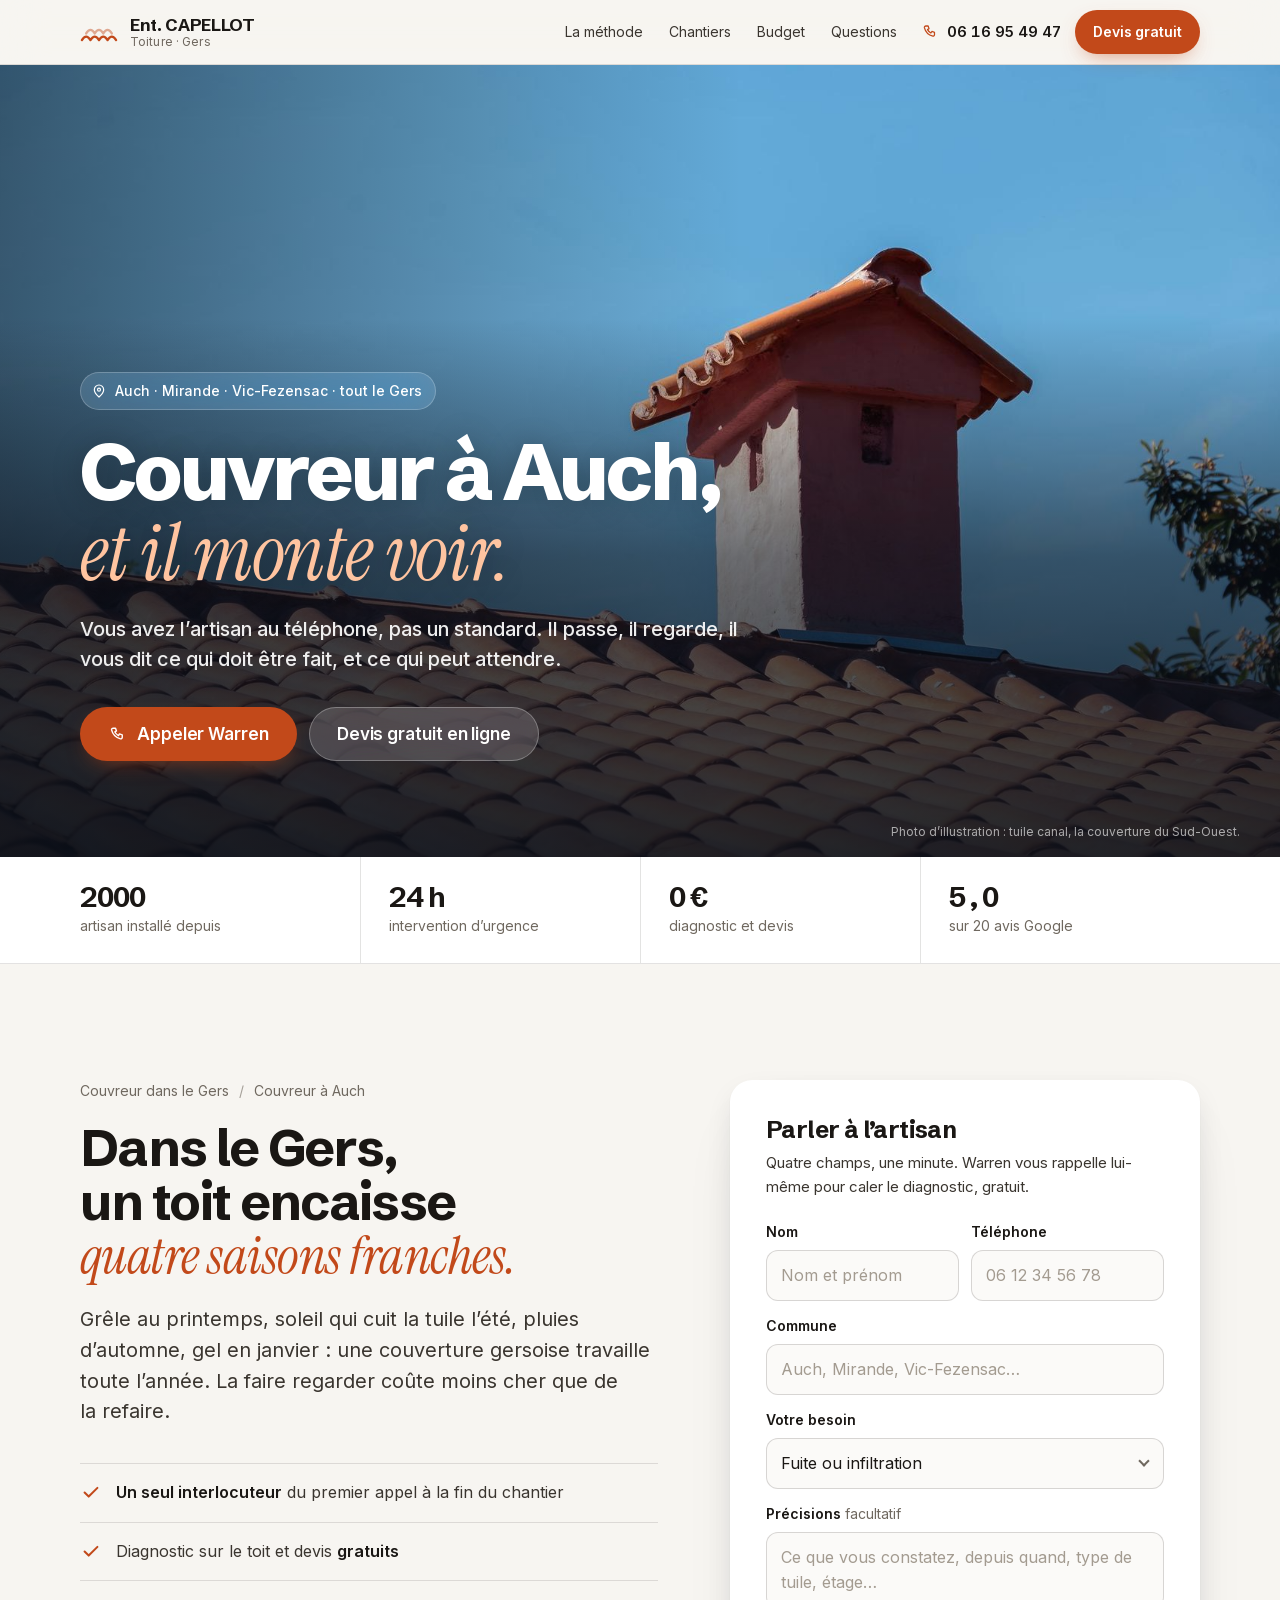
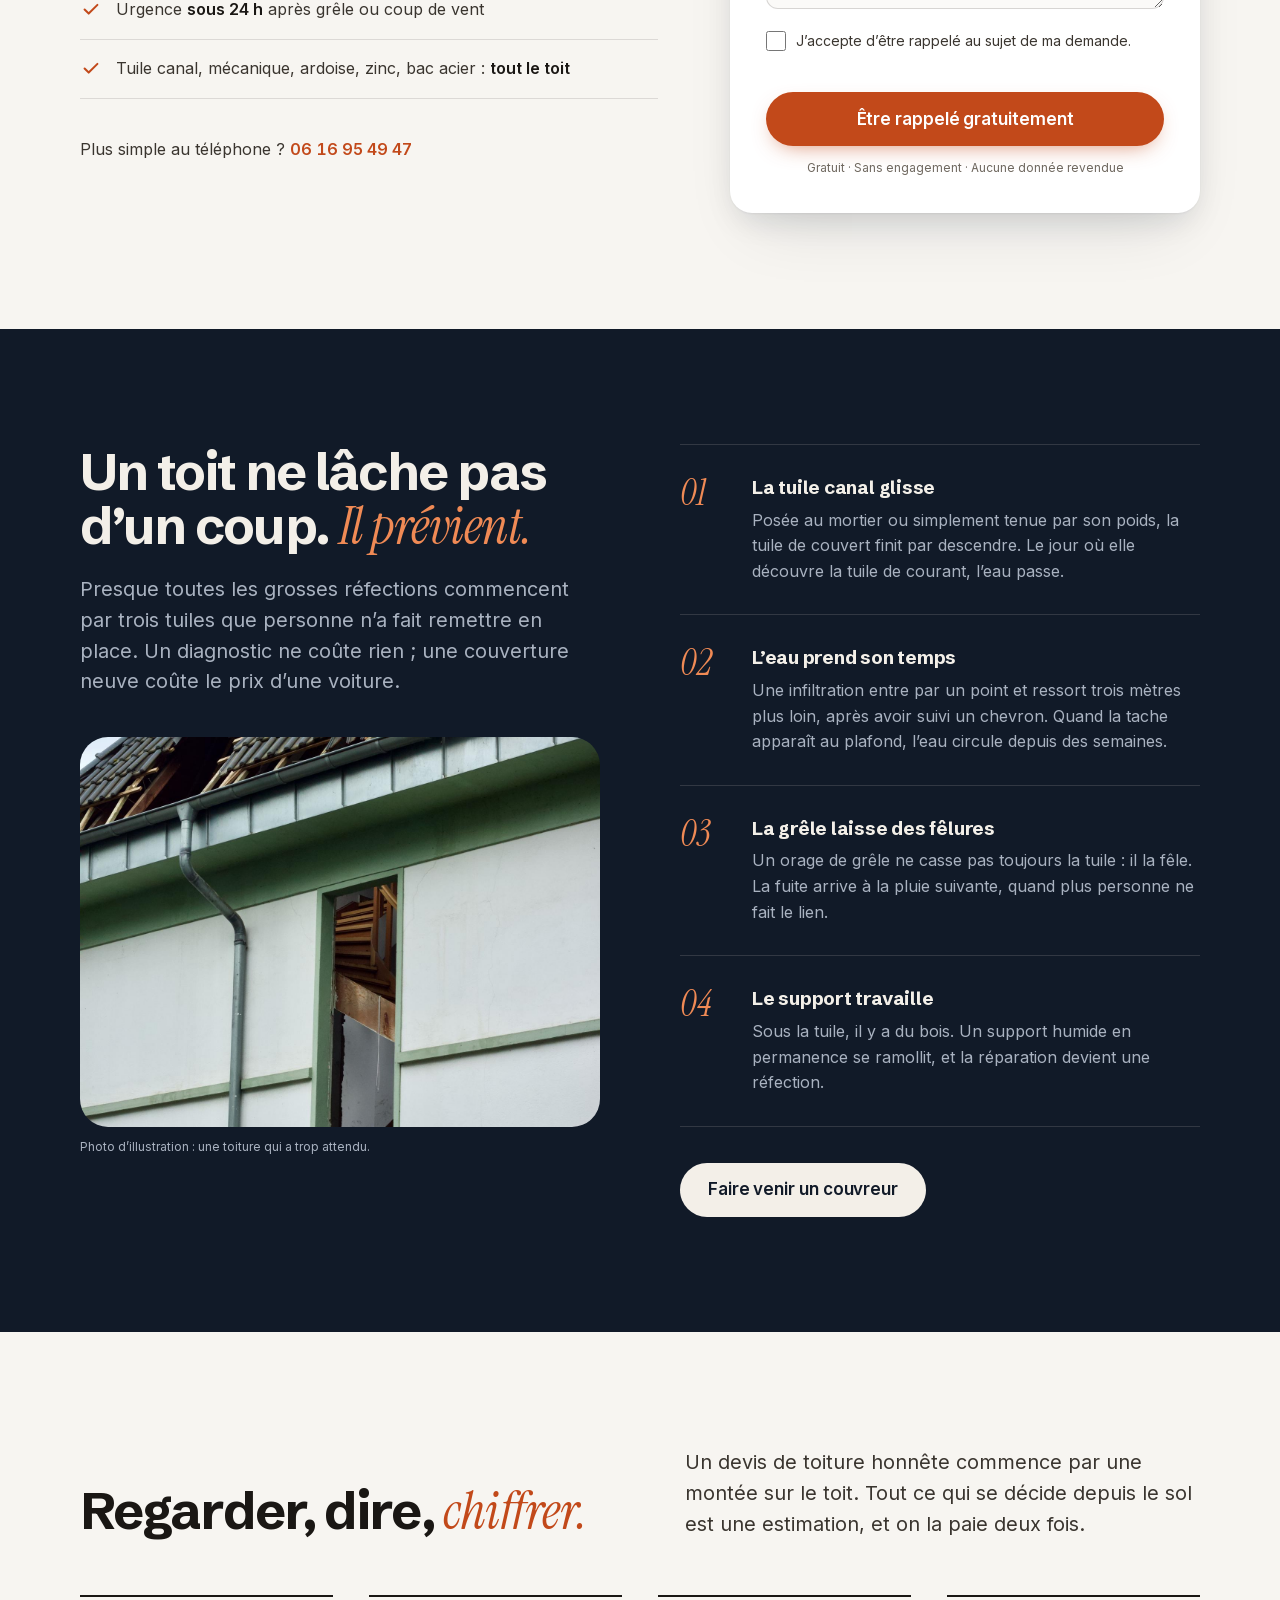
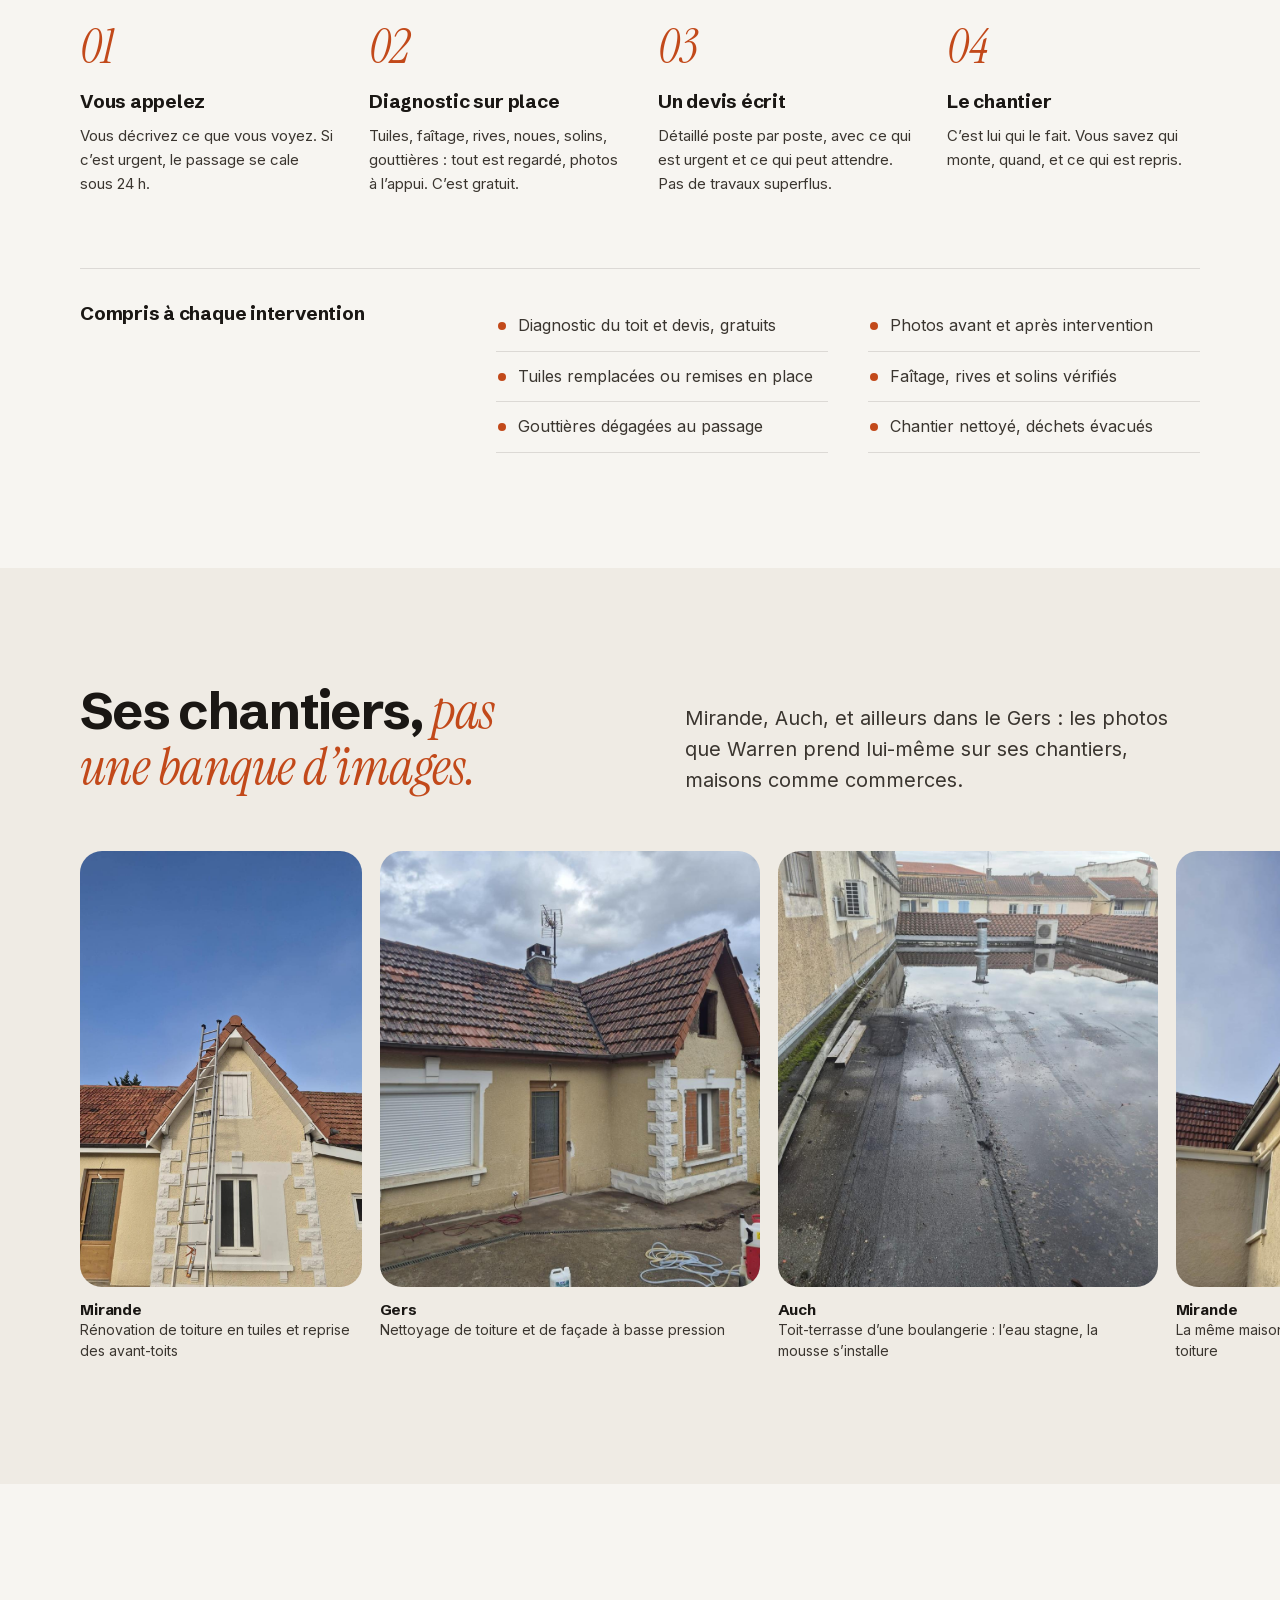
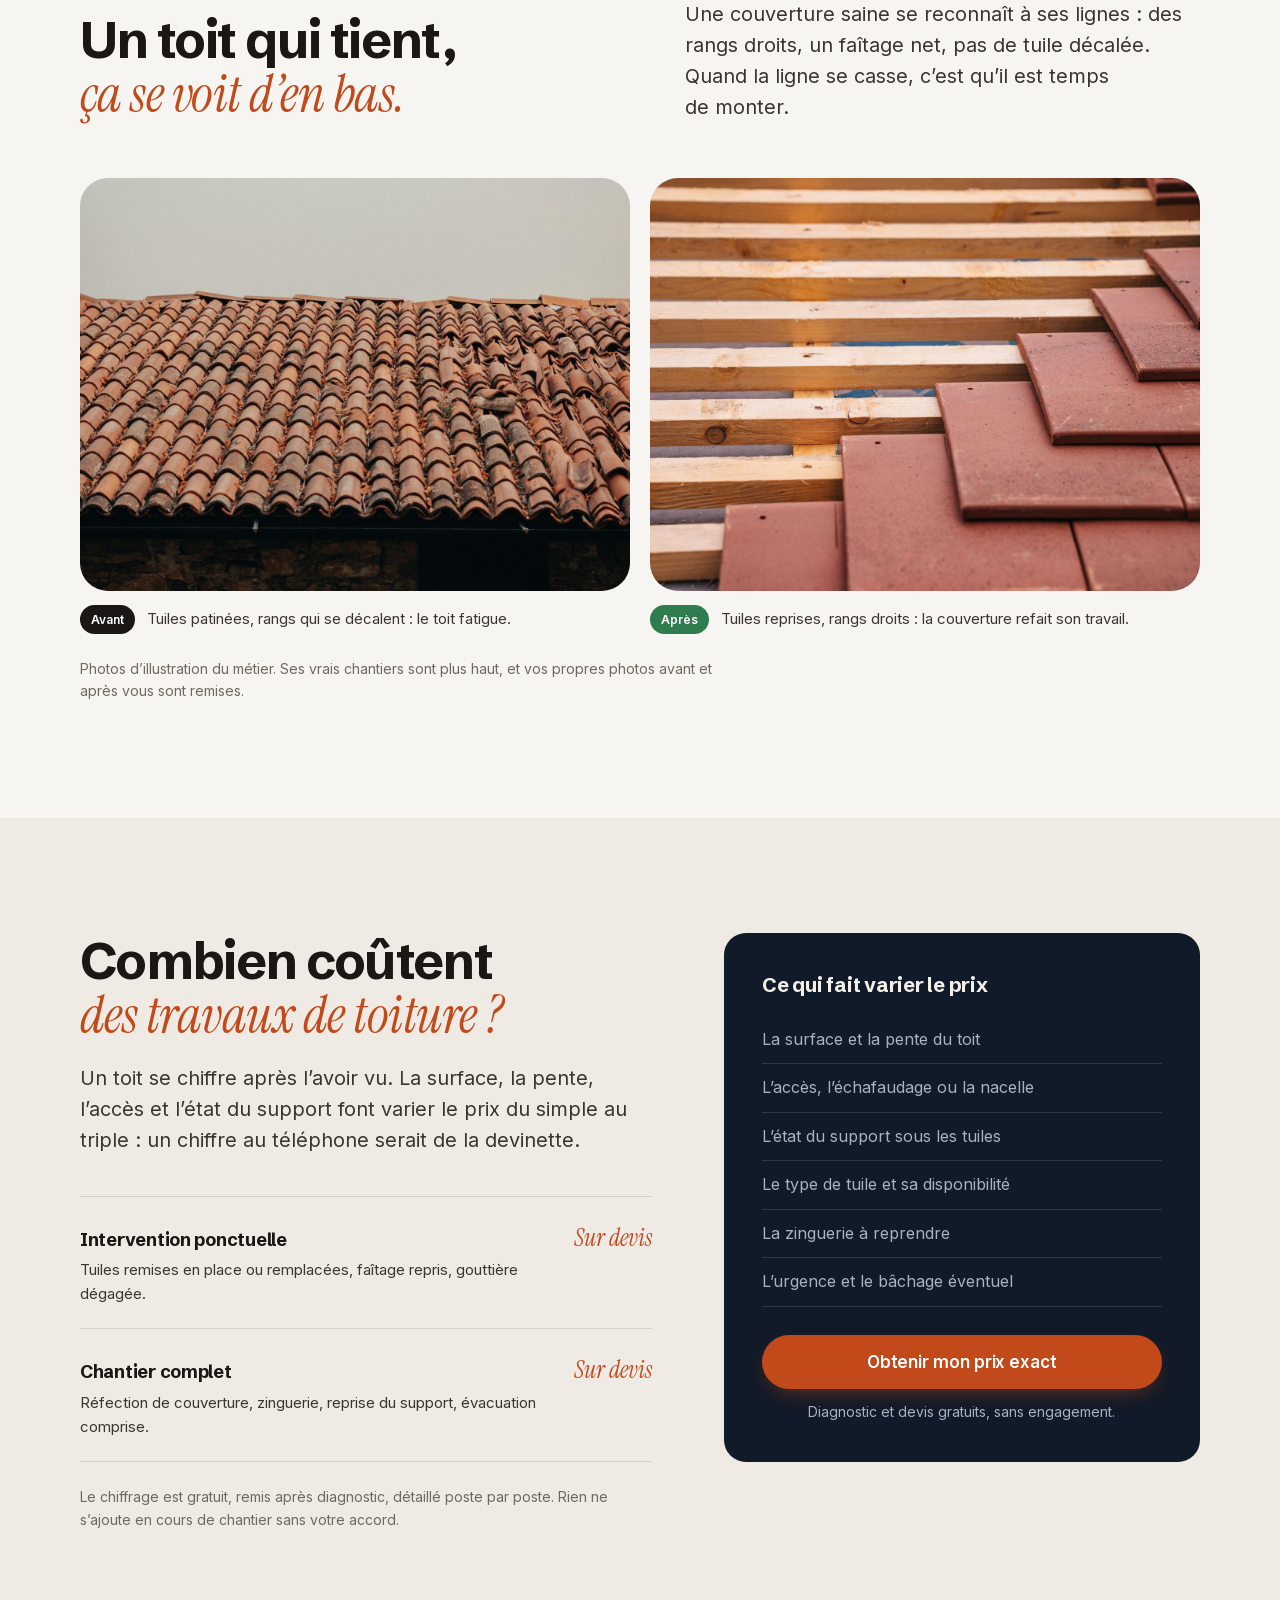
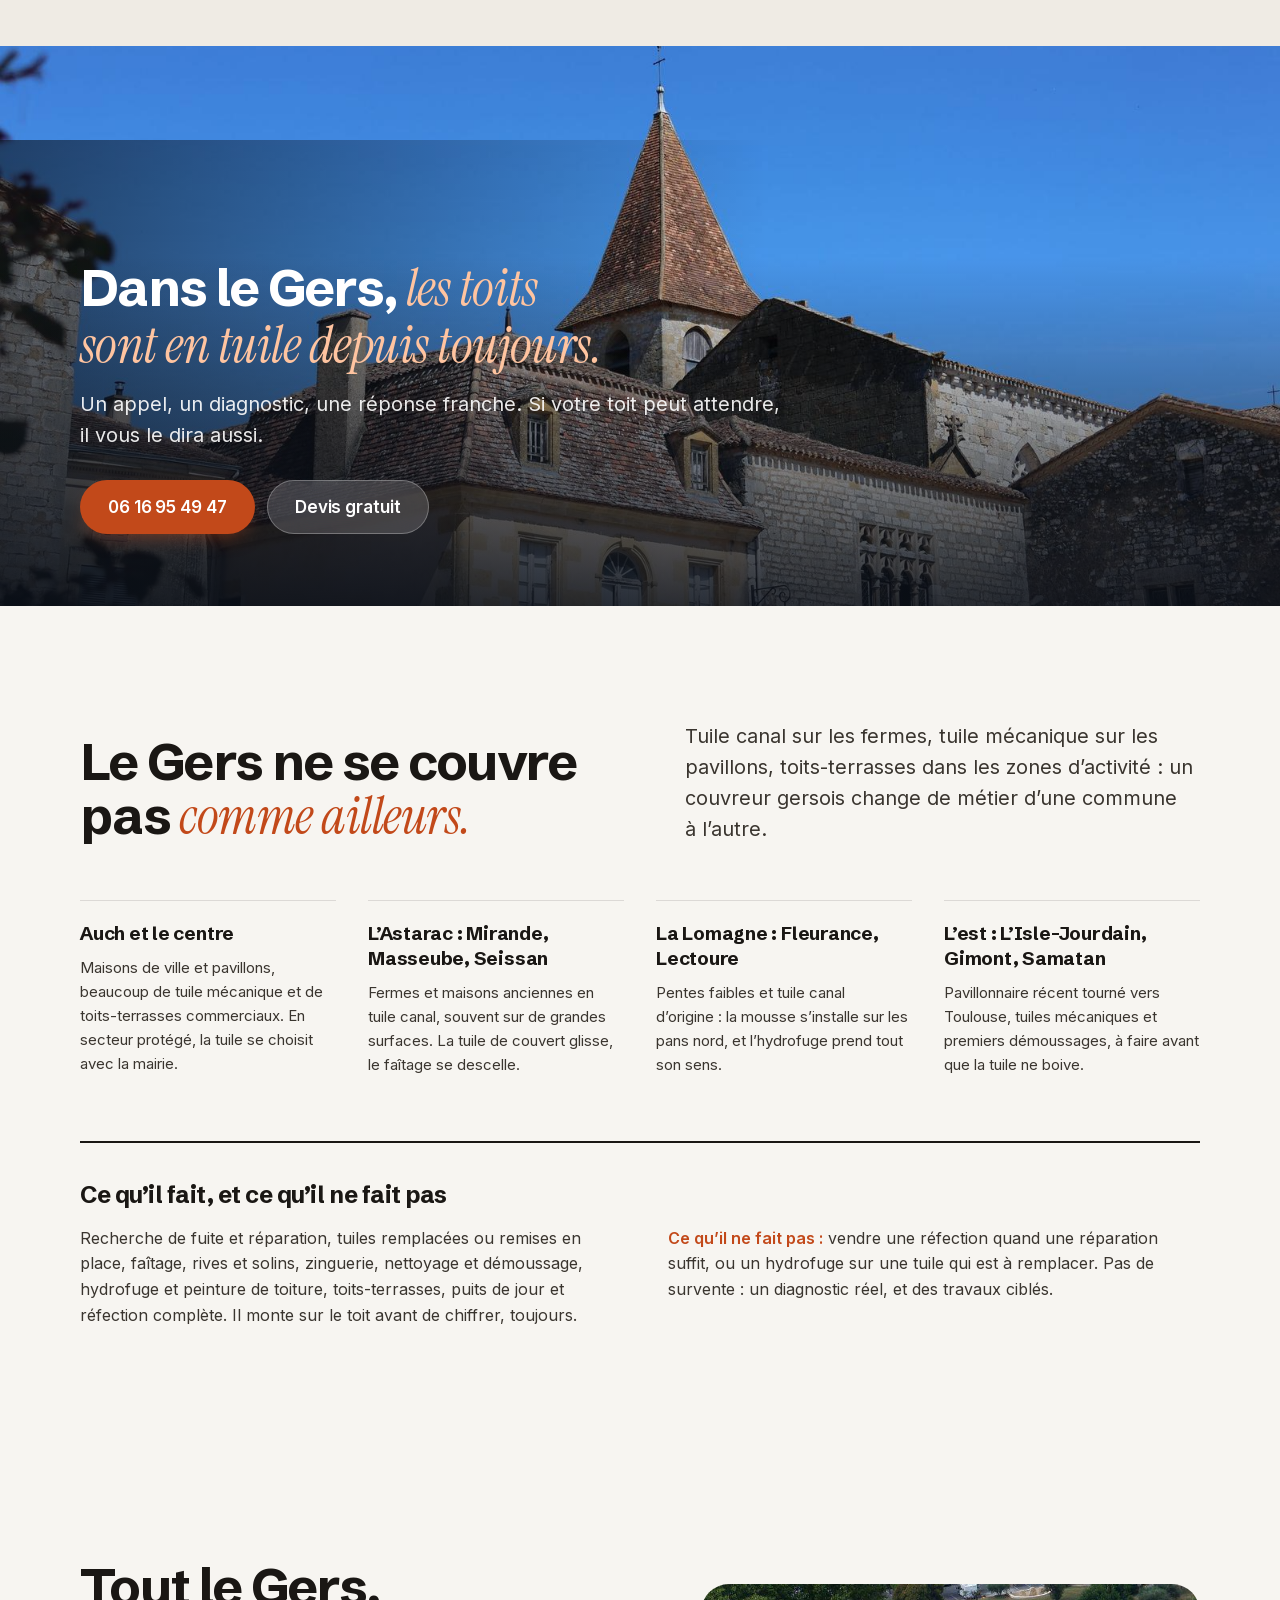
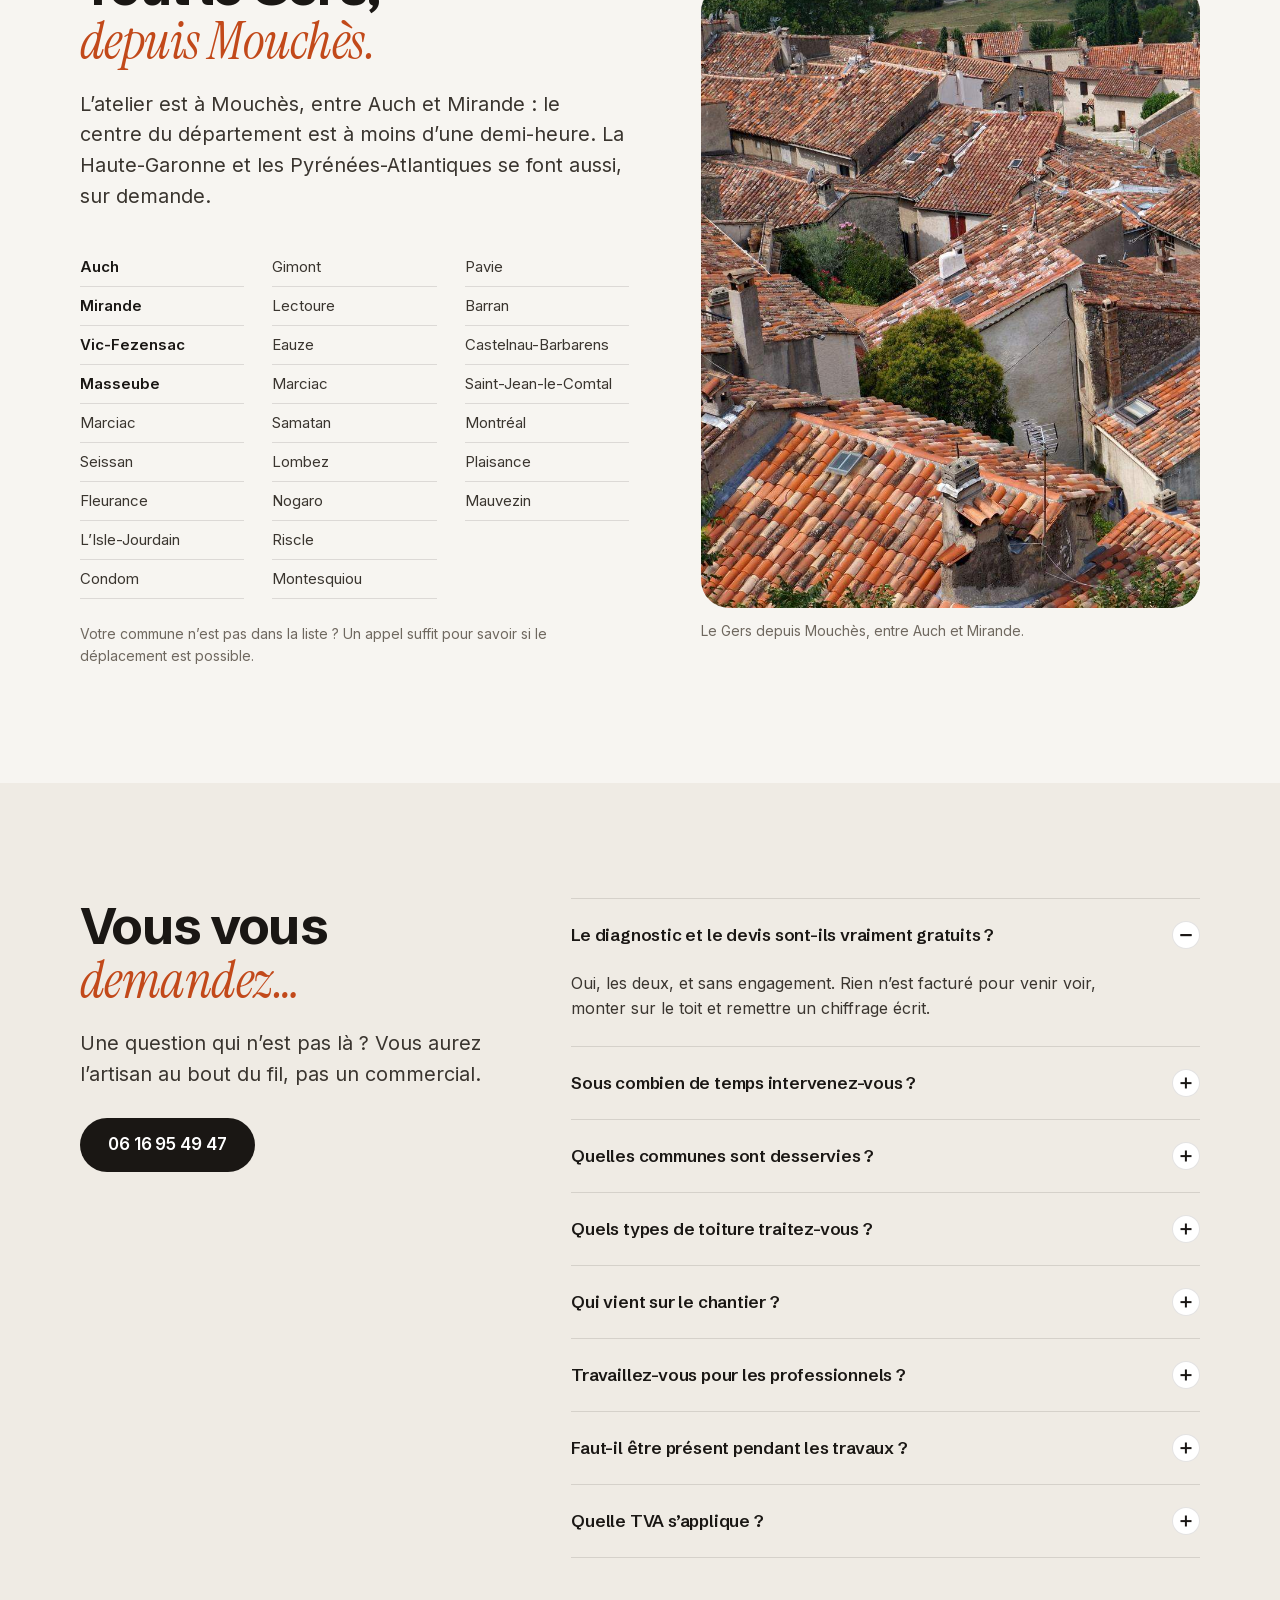
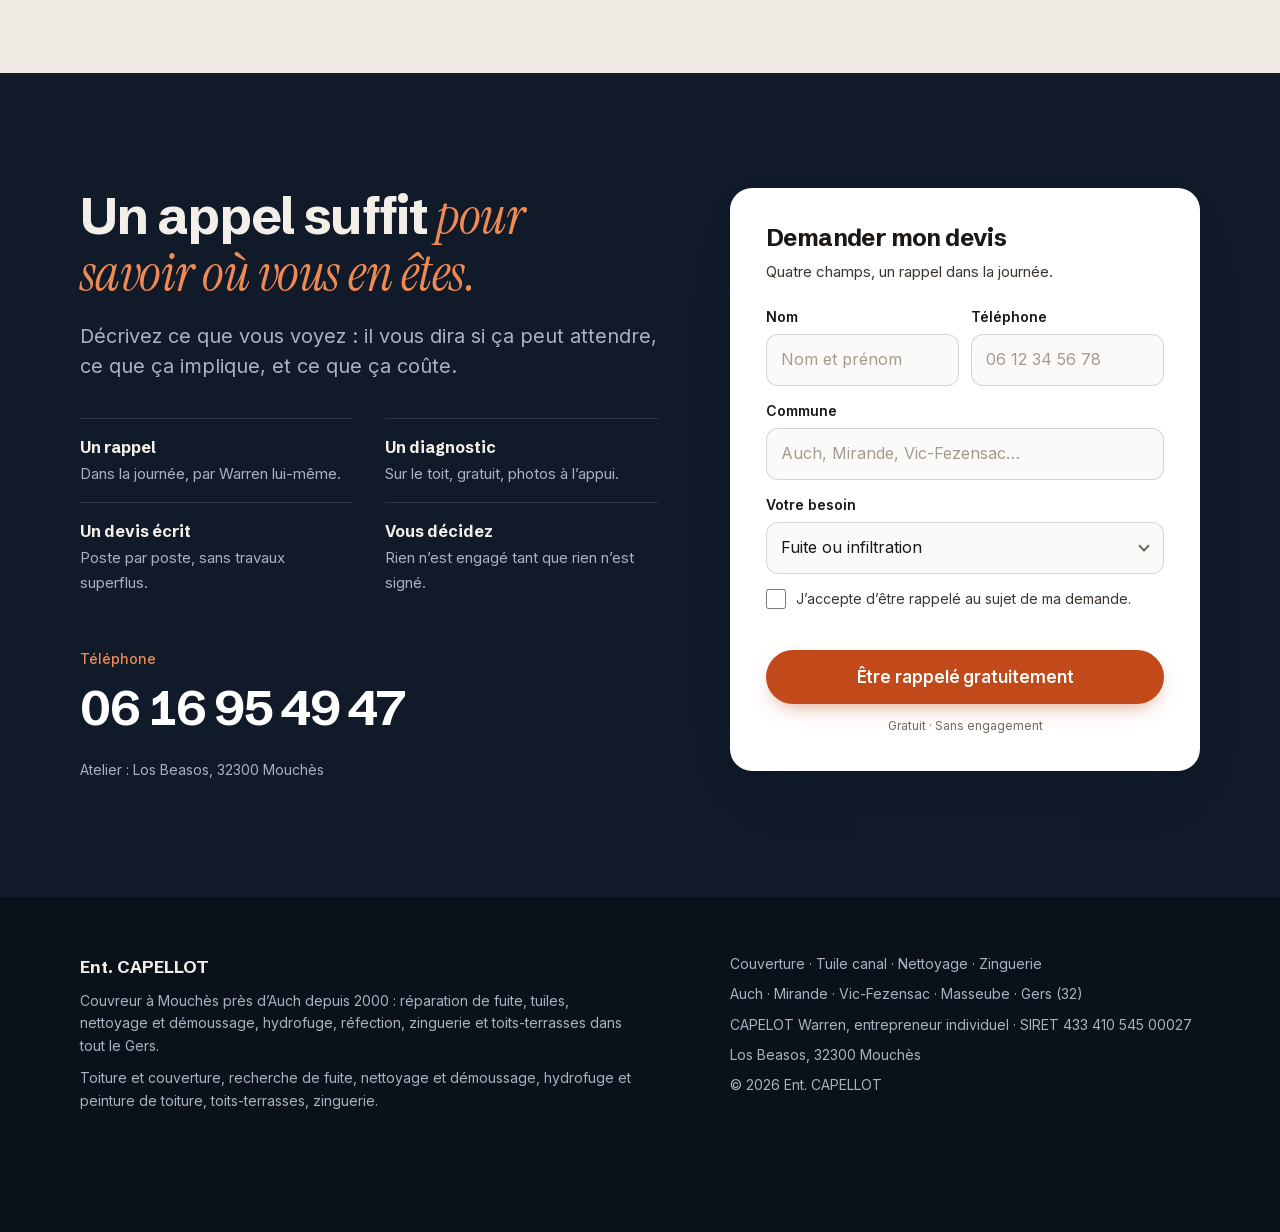
==== couvreur-auch/index.html @ 555d3373 "Pages de destination Ent. CAPELLOT (Gers) Co-Authored-By: Claude Opus 5.5 <noreply@anthropic.com>" ====
<!DOCTYPE html>
<html lang="fr">
<head>
<meta charset="UTF-8" />
<meta name="viewport" content="width=device-width, initial-scale=1, viewport-fit=cover" />
<title>Couvreur à Auch et dans le Gers | Ent. CAPELLOT</title>
<meta name="description" content="Couvreur à Auch depuis 2000&nbsp;: fuite de toiture, tuiles canal, démoussage, réfection, toit-terrasse. Diagnostic gratuit, urgence sous 24 h dans le Gers." />
<meta name="robots" content="noindex, nofollow" />
<link rel="canonical" href="https://netfox-agency.github.io/capellot/couvreur-auch/" />
<meta property="og:type" content="website" />
<meta property="og:locale" content="fr_FR" />
<meta property="og:title" content="Couvreur à Auch&nbsp;: un artisan qui monte voir avant de chiffrer" />
<meta property="og:description" content="Fuite, tuiles glissées, mousse, toiture à refaire. Diagnostic et devis gratuits, urgence sous 24 h." />
<meta property="og:url" content="https://netfox-agency.github.io/capellot/couvreur-auch/" />
<meta property="og:image" content="https://netfox-agency.github.io/capellot/assets/img/hero-couvreur.jpg" />
<meta name="theme-color" content="#111a28" />
<meta name="geo.region" content="FR-32" />
<meta name="geo.placename" content="Auch" />
<link rel="icon" href="../assets/favicon.svg" type="image/svg+xml" />
<link rel="preload" href="../assets/fonts/SchibstedGrotesk-normal-latin.woff2" as="font" type="font/woff2" crossorigin />
<link rel="stylesheet" href="../assets/styles.css?v=6" />

<script>
window.ADS_GTAG = 'AW-18495969939';
if (window.ADS_GTAG.indexOf('XXXX') === -1) {
  var s = document.createElement('script'); s.async = true;
  s.src = 'https://www.googletagmanager.com/gtag/js?id=' + window.ADS_GTAG;
  document.head.appendChild(s);
  window.dataLayer = window.dataLayer || [];
  function gtag(){dataLayer.push(arguments);}
  gtag('js', new Date());
  gtag('config', window.ADS_GTAG);
}
window.ADS_CONVERSION = 'AW-18495969939/ahS8CKqspaIdEJO1yPNE';
window.ADS_CONVERSION_APPEL = 'AW-18495969939/I_4ACN-rpaIdEJO1yPNE';
</script>

<script type="application/ld+json">
{
  "@context": "https://schema.org",
  "@type": "RoofingContractor",
  "@id": "https://netfox-agency.github.io/capellot/couvreur-auch/#business",
  "name": "Ent. CAPELLOT",
  "alternateName": "CAPELOT Warren · Sud Ouest Nettoyage",
  "url": "https://netfox-agency.github.io/capellot/couvreur-auch/",
  "telephone": "+33616954947",
  "image": "https://netfox-agency.github.io/capellot/assets/img/hero-couvreur.jpg",
  "priceRange": "€€",
  "foundingDate": "2000",
  "slogan": "Un diagnostic réel, pas de survente.",
  "description": "Couvreur à Mouchès près d'Auch : réparation de fuite, remplacement de tuiles, nettoyage et démoussage, hydrofuge, réfection de toiture, zinguerie et toits-terrasses, dans tout le Gers.",
  "address": {"@type":"PostalAddress","streetAddress":"Los Beasos","addressLocality":"Mouchès","postalCode":"32300","addressRegion":"Occitanie","addressCountry":"FR"},
  "geo": {"@type":"GeoCoordinates","latitude":43.558264,"longitude":0.411875},
  "areaServed": [{"@type":"City","name":"Auch"},{"@type":"City","name":"Mirande"},{"@type":"City","name":"Vic-Fezensac"},{"@type":"City","name":"Masseube"},{"@type":"City","name":"Marciac"},{"@type":"City","name":"Seissan"},{"@type":"City","name":"Fleurance"},{"@type":"City","name":"L'Isle-Jourdain"},{"@type":"City","name":"Condom"},{"@type":"City","name":"Gimont"},{"@type":"City","name":"Lectoure"},{"@type":"City","name":"Eauze"},{"@type":"City","name":"Marciac"},{"@type":"City","name":"Samatan"},{"@type":"City","name":"Lombez"},{"@type":"City","name":"Nogaro"}],
  "hasOfferCatalog": {"@type":"OfferCatalog","name":"Travaux de toiture","itemListElement":[{"@type":"Offer","itemOffered":{"@type":"Service","name":"Recherche et réparation de fuite"}},{"@type":"Offer","itemOffered":{"@type":"Service","name":"Remplacement de tuiles canal et mécaniques"}},{"@type":"Offer","itemOffered":{"@type":"Service","name":"Nettoyage, démoussage et hydrofuge"}},{"@type":"Offer","itemOffered":{"@type":"Service","name":"Réfection complète de couverture"}},{"@type":"Offer","itemOffered":{"@type":"Service","name":"Zinguerie et gouttières"}},{"@type":"Offer","itemOffered":{"@type":"Service","name":"Toits-terrasses et puits de jour"}}]}
}
</script>
<script type="application/ld+json">
{"@context":"https://schema.org","@type":"FAQPage","mainEntity":[{"@type":"Question","name":"Le diagnostic et le devis sont-ils vraiment gratuits ?","acceptedAnswer":{"@type":"Answer","text":"Oui, les deux, et sans engagement. Rien n'est facturé pour venir voir, monter sur le toit et remettre un chiffrage écrit."}},{"@type":"Question","name":"Sous combien de temps intervenez-vous ?","acceptedAnswer":{"@type":"Answer","text":"En cas d'urgence (fuite, tuiles envolées, toit ouvert après un orage), sous 24 heures. Pour un chantier programmé, la date se cale au rappel, selon le planning."}},{"@type":"Question","name":"Quelles communes sont desservies ?","acceptedAnswer":{"@type":"Answer","text":"Tout le Gers depuis Mouchès : Auch, Mirande, Fleurance, L'Isle-Jourdain, Condom, Vic-Fezensac, Masseube, Gimont, Lectoure, Eauze et les communes entre les deux. La Haute-Garonne et les Pyrénées-Atlantiques sur demande."}},{"@type":"Question","name":"Quels types de toiture traitez-vous ?","acceptedAnswer":{"@type":"Answer","text":"La tuile canal et la tuile mécanique en terre cuite, qui font l'essentiel du Gers, mais aussi l'ardoise, le zinc, le bac acier et les toits-terrasses en membrane bitumineuse."}},{"@type":"Question","name":"Qui vient sur le chantier ?","acceptedAnswer":{"@type":"Answer","text":"L'artisan lui-même. Ce n'est pas une plateforme qui prend la demande et la revend : celui qui chiffre est celui qui monte."}},{"@type":"Question","name":"Travaillez-vous pour les professionnels ?","acceptedAnswer":{"@type":"Answer","text":"Oui. Commerces, locaux d'activité, bâtiments en bac acier : il intervient en organisant le chantier pour que l'activité continue en dessous."}},{"@type":"Question","name":"Faut-il être présent pendant les travaux ?","acceptedAnswer":{"@type":"Answer","text":"Pas nécessairement. Il faut un accès à la propriété, et un point d'eau pour un nettoyage. Les photos avant et après vous sont remises."}},{"@type":"Question","name":"Quelle TVA s'applique ?","acceptedAnswer":{"@type":"Answer","text":"Sur un logement achevé depuis plus de deux ans, les travaux de rénovation relèvent en général de la TVA à 10 %. Le taux applicable à votre cas figure sur le devis."}}]}
</script>
</head>
<body data-lp="couvreur_auch">

<header class="topbar">
  <div class="wrap topbar-in">
    <a href="#top" class="brand" aria-label="Ent. CAPELLOT">
      <svg class="brand-mark" viewBox="0 0 40 24" fill="none" aria-hidden="true"><path d="M2 20c3-5 6-5 9 0M11 20c3-5 6-5 9 0M20 20c3-5 6-5 9 0M29 20c3-5 6-5 9 0" stroke="currentColor" stroke-width="2.4" stroke-linecap="round"/><path d="M6.5 13c3-5 6-5 9 0M15.5 13c3-5 6-5 9 0M24.5 13c3-5 6-5 9 0" stroke="currentColor" stroke-width="2.4" stroke-linecap="round" opacity=".45"/></svg>
      <span class="brand-txt"><b>Ent. CAPELLOT</b><span>Toiture · Gers</span></span>
    </a>
    <nav class="topnav" aria-label="Sections de la page">
      <a href="#methode">La méthode</a>
      <a href="#chantiers">Chantiers</a>
      <a href="#prix">Budget</a>
      <a href="#faq">Questions</a>
    </nav>
    <div class="topbar-cta">
      <a href="tel:+33616954947" class="tb-tel js-tel">
        <svg viewBox="0 0 24 24" fill="none" aria-hidden="true"><path d="M6.5 4h3l1.2 3.5-2 1.3a11 11 0 0 0 4.5 4.5l1.3-2 3.5 1.2v3a2 2 0 0 1-2.2 2A15.5 15.5 0 0 1 4.5 6.2 2 2 0 0 1 6.5 4Z" stroke="currentColor" stroke-width="1.7" stroke-linejoin="round"/></svg>
        <span>06 16 95 49 47</span>
      </a>
      <a href="#devis" class="btn btn-accent btn-sm">Devis gratuit</a>
    </div>
  </div>
</header>

<main id="top">

<section class="hero">
  <img class="hero-bg" src="../assets/img/hero-couvreur.jpg" alt="Toiture en tuiles canal et cheminée sous un ciel bleu"
       srcset="../assets/img/hero-couvreur-mob.jpg 900w, ../assets/img/hero-couvreur.jpg 1920w" sizes="100vw"
       fetchpriority="high" width="1920" height="1050" />
  <div class="hero-scrim" aria-hidden="true"></div>
  <div class="wrap hero-in">
    <p class="hero-pin">
      <svg viewBox="0 0 24 24" fill="none" aria-hidden="true"><path d="M12 21s7-6.3 7-11a7 7 0 1 0-14 0c0 4.7 7 11 7 11Z" stroke="currentColor" stroke-width="1.8"/><circle cx="12" cy="10" r="2.2" stroke="currentColor" stroke-width="1.8"/></svg>
      Auch · Mirande · Vic-Fezensac · tout le Gers
    </p>
    <h1>Couvreur à Auch, <em>et il monte voir.</em></h1>
    <p class="hero-sub">Vous avez l’artisan au téléphone, pas un standard. Il passe, il regarde, il vous dit ce qui doit être fait, et ce qui peut attendre.</p>
    <div class="hero-cta">
      <a href="tel:+33616954947" class="btn btn-accent btn-lg js-tel">
        <svg viewBox="0 0 24 24" fill="none" aria-hidden="true"><path d="M6.5 4h3l1.2 3.5-2 1.3a11 11 0 0 0 4.5 4.5l1.3-2 3.5 1.2v3a2 2 0 0 1-2.2 2A15.5 15.5 0 0 1 4.5 6.2 2 2 0 0 1 6.5 4Z" stroke="currentColor" stroke-width="1.8" stroke-linejoin="round"/></svg>
        Appeler Warren
      </a>
      <a href="#devis" class="btn btn-glass btn-lg">Devis gratuit en ligne</a>
    </div>
  </div>
  <p class="hero-cap">Photo d’illustration&nbsp;: tuile canal, la couverture du Sud-Ouest.</p>
</section>

<div class="proofs">
  <div class="wrap proofs-in">
    <div class="proof"><b>2000</b><span>artisan installé depuis</span></div>
    <div class="proof"><b>24 h</b><span>intervention d’urgence</span></div>
    <div class="proof"><b>0 €</b><span>diagnostic et devis</span></div>
    <div class="proof"><b>5,0</b><span>sur 20 avis Google</span></div>
  </div>
</div>

<section class="sec" id="devis">
  <div class="wrap devis-grid">
    <div class="devis-copy">
      <p class="crumb">Couvreur dans le Gers <span aria-hidden="true">/</span> Couvreur à Auch</p>
      <h2 class="h2">Dans le Gers, un toit encaisse <em>quatre saisons franches.</em></h2>
      <p class="lead">Grêle au printemps, soleil qui cuit la tuile l’été, pluies d’automne, gel en janvier&nbsp;: une couverture gersoise travaille toute l’année. La faire regarder coûte moins cher que de la refaire.</p>
      <ul class="checks">
        <li><svg viewBox="0 0 24 24" fill="none" aria-hidden="true"><path d="m5 12.5 4.5 4.5L19 7.5" stroke="currentColor" stroke-width="2.2" stroke-linecap="round" stroke-linejoin="round"/></svg><span><b>Un seul interlocuteur</b> du premier appel à la fin du chantier</span></li>
        <li><svg viewBox="0 0 24 24" fill="none" aria-hidden="true"><path d="m5 12.5 4.5 4.5L19 7.5" stroke="currentColor" stroke-width="2.2" stroke-linecap="round" stroke-linejoin="round"/></svg><span>Diagnostic sur le toit et devis <b>gratuits</b></span></li>
        <li><svg viewBox="0 0 24 24" fill="none" aria-hidden="true"><path d="m5 12.5 4.5 4.5L19 7.5" stroke="currentColor" stroke-width="2.2" stroke-linecap="round" stroke-linejoin="round"/></svg><span>Urgence <b>sous 24 h</b> après grêle ou coup de vent</span></li>
        <li><svg viewBox="0 0 24 24" fill="none" aria-hidden="true"><path d="m5 12.5 4.5 4.5L19 7.5" stroke="currentColor" stroke-width="2.2" stroke-linecap="round" stroke-linejoin="round"/></svg><span>Tuile canal, mécanique, ardoise, zinc, bac acier&nbsp;: <b>tout le toit</b></span></li>
      </ul>
      <a class="call-line js-tel" href="tel:+33616954947">Plus simple au téléphone&nbsp;? <b>06 16 95 49 47</b></a>
    </div>
    <div class="form-card">
      <h2 class="form-title">Parler à l’artisan</h2>
      <p class="form-intro">Quatre champs, une minute. Warren vous rappelle lui-même pour caler le diagnostic, gratuit.</p>
      <form class="js-devis" id="devis-form" novalidate>
        <input type="hidden" name="access_key" value="REMPLACER_PAR_VOTRE_CLE_WEB3FORMS" />
        <input type="checkbox" name="botcheck" tabindex="-1" autocomplete="off" class="hp" aria-hidden="true" />
        <input type="hidden" name="gclid" /><input type="hidden" name="source" /><input type="hidden" name="campagne" /><input type="hidden" name="mot_cle" /><input type="hidden" name="page" />
        <div class="row2">
          <div class="field"><label for="nom">Nom</label><input id="nom" name="nom" type="text" required autocomplete="name" placeholder="Nom et prénom" /></div>
          <div class="field"><label for="tel">Téléphone</label><input id="tel" name="tel" type="tel" required autocomplete="tel" inputmode="tel" placeholder="06 12 34 56 78" /></div>
        </div>
        <div class="field"><label for="ville">Commune</label><input id="ville" name="ville" type="text" required autocomplete="address-level2" placeholder="Auch, Mirande, Vic-Fezensac…" /></div>
        <div class="field"><label for="besoin">Votre besoin</label>
          <div class="select"><select id="besoin" name="besoin">
                <option>Fuite ou infiltration</option>
                <option>Tuiles cassées ou glissées</option>
                <option>Mousse et lichens sur le toit</option>
                <option>Gouttière ou zinguerie</option>
                <option>Toiture à refaire</option>
                <option>Toit-terrasse ou puits de jour</option>
                <option>Je ne sais pas, je veux un avis</option>
          </select></div>
        </div>
        <div class="field"><label for="message">Précisions <span class="opt">facultatif</span></label>
          <textarea id="message" name="message" rows="2" placeholder="Ce que vous constatez, depuis quand, type de tuile, étage…"></textarea></div>
        <label class="consent"><input type="checkbox" required /><span>J’accepte d’être rappelé au sujet de ma demande.</span></label>
        <button type="submit" class="btn btn-accent btn-lg btn-block">Être rappelé gratuitement</button>
        <p class="form-note">Gratuit · Sans engagement · Aucune donnée revendue</p>
        <div class="form-success" role="status"><b>Demande bien reçue.</b> Warren vous rappelle dans la journée. <a href="tel:+33616954947" class="js-tel">Plus pressé&nbsp;? 06 16 95 49 47</a></div>
        <div class="form-error" role="alert">L’envoi n’a pas abouti. Appelez directement le <a href="tel:+33616954947" class="js-tel">06 16 95 49 47</a>.</div>
      </form>
    </div>
  </div>
</section>

<section class="sec sec-night" id="enjeu">
  <div class="wrap enjeu-grid">
    <div class="enjeu-head">
      <h2 class="h2">Un toit ne lâche pas d’un coup. <em>Il prévient.</em></h2>
      <p class="lead">Presque toutes les grosses réfections commencent par trois tuiles que personne n’a fait remettre en place. Un diagnostic ne coûte rien&nbsp;; une couverture neuve coûte le prix d’une voiture.</p>
      <figure class="enjeu-img">
        <img src="../assets/img/toit-abime.jpg" alt="Maison dont la toiture et les murs montrent des signes de dégradation" loading="lazy" width="1400" height="1050" />
        <figcaption>Photo d’illustration&nbsp;: une toiture qui a trop attendu.</figcaption>
      </figure>
    </div>
    <div class="risks">
      <div class="risk"><span class="n">01</span><div><h3>La tuile canal glisse</h3><p>Posée au mortier ou simplement tenue par son poids, la tuile de couvert finit par descendre. Le jour où elle découvre la tuile de courant, l’eau passe.</p></div></div>
        <div class="risk"><span class="n">02</span><div><h3>L’eau prend son temps</h3><p>Une infiltration entre par un point et ressort trois mètres plus loin, après avoir suivi un chevron. Quand la tache apparaît au plafond, l’eau circule depuis des semaines.</p></div></div>
        <div class="risk"><span class="n">03</span><div><h3>La grêle laisse des fêlures</h3><p>Un orage de grêle ne casse pas toujours la tuile&nbsp;: il la fêle. La fuite arrive à la pluie suivante, quand plus personne ne fait le lien.</p></div></div>
        <div class="risk"><span class="n">04</span><div><h3>Le support travaille</h3><p>Sous la tuile, il y a du bois. Un support humide en permanence se ramollit, et la réparation devient une réfection.</p></div></div>
      <a href="#devis" class="btn btn-light btn-lg">Faire venir un couvreur</a>
    </div>
  </div>
</section>

<section class="sec" id="methode">
  <div class="wrap">
    <div class="head-row">
      <h2 class="h2">Regarder, dire, <em>chiffrer.</em></h2>
      <p class="lead">Un devis de toiture honnête commence par une montée sur le toit. Tout ce qui se décide depuis le sol est une estimation, et on la paie deux fois.</p>
    </div>
    <ol class="steps">
      <li class="step"><span class="n">01</span><h3>Vous appelez</h3><p>Vous décrivez ce que vous voyez. Si c’est urgent, le passage se cale sous 24 h.</p></li>
      <li class="step"><span class="n">02</span><h3>Diagnostic sur place</h3><p>Tuiles, faîtage, rives, noues, solins, gouttières&nbsp;: tout est regardé, photos à l’appui. C’est gratuit.</p></li>
      <li class="step"><span class="n">03</span><h3>Un devis écrit</h3><p>Détaillé poste par poste, avec ce qui est urgent et ce qui peut attendre. Pas de travaux superflus.</p></li>
      <li class="step"><span class="n">04</span><h3>Le chantier</h3><p>C’est lui qui le fait. Vous savez qui monte, quand, et ce qui est repris.</p></li>
    </ol>
    <div class="incl">
      <h3>Compris à chaque intervention</h3>
      <ul>
        <li>Diagnostic du toit et devis, gratuits</li>
        <li>Photos avant et après intervention</li>
        <li>Tuiles remplacées ou remises en place</li>
        <li>Faîtage, rives et solins vérifiés</li>
        <li>Gouttières dégagées au passage</li>
        <li>Chantier nettoyé, déchets évacués</li>
      </ul>
    </div>
  </div>
</section>

<section class="sec sec-tint" id="chantiers">
  <div class="wrap head-row">
    <h2 class="h2">Ses chantiers, <em>pas une banque d’images.</em></h2>
    <p class="lead">Mirande, Auch, et ailleurs dans le Gers&nbsp;: les photos que Warren prend lui-même sur ses chantiers, maisons comme commerces.</p>
  </div>
  <div class="ch-rail" tabindex="0" aria-label="Photos de chantiers, faire défiler">
      <figure class="ch ch-tall"><img src="../assets/img/chantier-mirande-toiture.jpg" alt="Mirande&nbsp;: Rénovation de toiture en tuiles et reprise des avant-toits" loading="lazy" /><figcaption><b>Mirande</b>Rénovation de toiture en tuiles et reprise des avant-toits</figcaption></figure>
      <figure class="ch"><img src="../assets/img/chantier-nettoyage-maison.jpg" alt="Gers&nbsp;: Nettoyage de toiture et de façade à basse pression" loading="lazy" /><figcaption><b>Gers</b>Nettoyage de toiture et de façade à basse pression</figcaption></figure>
      <figure class="ch"><img src="../assets/img/chantier-auch-terrasse.jpg" alt="Auch&nbsp;: Toit-terrasse d’une boulangerie&nbsp;: l’eau stagne, la mousse s’installe" loading="lazy" /><figcaption><b>Auch</b>Toit-terrasse d’une boulangerie&nbsp;: l’eau stagne, la mousse s’installe</figcaption></figure>
      <figure class="ch"><img src="../assets/img/chantier-mirande-pignon.jpg" alt="Mirande&nbsp;: La même maison&nbsp;: pignon et façade repris après la toiture" loading="lazy" /><figcaption><b>Mirande</b>La même maison&nbsp;: pignon et façade repris après la toiture</figcaption></figure>
      <figure class="ch"><img src="../assets/img/chantier-auch-lanterneau.jpg" alt="Auch&nbsp;: Puits de jour neuf en aluminium, posé et raccordé" loading="lazy" /><figcaption><b>Auch</b>Puits de jour neuf en aluminium, posé et raccordé</figcaption></figure>
      <figure class="ch"><img src="../assets/img/chantier-commerce.jpg" alt="Gers&nbsp;: Intervention sur la toiture d’un commerce, en pleine journée" loading="lazy" /><figcaption><b>Gers</b>Intervention sur la toiture d’un commerce, en pleine journée</figcaption></figure>
      <figure class="ch ch-tall"><img src="../assets/img/chantier-auch-bac-acier.jpg" alt="Auch&nbsp;: Dôme polycarbonate remplacé sur une grande toiture en bac acier" loading="lazy" /><figcaption><b>Auch</b>Dôme polycarbonate remplacé sur une grande toiture en bac acier</figcaption></figure>
  </div>
</section>

<section class="sec" id="resultat">
  <div class="wrap">
    <div class="head-row">
      <h2 class="h2">Un toit qui tient, <em>ça se voit d’en bas.</em></h2>
      <p class="lead">Une couverture saine se reconnaît à ses lignes&nbsp;: des rangs droits, un faîtage net, pas de tuile décalée. Quand la ligne se casse, c’est qu’il est temps de monter.</p>
    </div>
    <div class="duo">
      <figure class="shot">
        <img src="../assets/img/tuile-patinee.jpg" alt="Toiture en tuiles patinées, rangs irréguliers" loading="lazy" width="1400" height="1050" />
        <figcaption><span class="tag">Avant</span>Tuiles patinées, rangs qui se décalent&nbsp;: le toit fatigue.</figcaption>
      </figure>
      <figure class="shot">
        <img src="../assets/img/pose-tuiles.jpg" alt="Tuiles neuves en terre cuite en cours de pose sur un toit" loading="lazy" width="1400" height="1050" />
        <figcaption><span class="tag tag-ok">Après</span>Tuiles reprises, rangs droits&nbsp;: la couverture refait son travail.</figcaption>
      </figure>
    </div>
    <p class="note">Photos d’illustration du métier. Ses vrais chantiers sont plus haut, et vos propres photos avant et après vous sont remises.</p>
  </div>
</section>

<section class="sec sec-tint" id="prix">
  <div class="wrap prix-grid">
    <div>
      <h2 class="h2">Combien coûtent <em>des travaux de toiture&nbsp;?</em></h2>
      <p class="lead">Un toit se chiffre après l’avoir vu. La surface, la pente, l’accès et l’état du support font varier le prix du simple au triple&nbsp;: un chiffre au téléphone serait de la devinette.</p>
      <div class="prows">
        <div class="prow"><div><b>Intervention ponctuelle</b><p>Tuiles remises en place ou remplacées, faîtage repris, gouttière dégagée.</p></div><span class="pval">Sur devis</span></div>
        <div class="prow"><div><b>Chantier complet</b><p>Réfection de couverture, zinguerie, reprise du support, évacuation comprise.</p></div><span class="pval">Sur devis</span></div>
      </div>
      <p class="note">Le chiffrage est gratuit, remis après diagnostic, détaillé poste par poste. Rien ne s’ajoute en cours de chantier sans votre accord.</p>
    </div>
    <aside class="prix-panel">
      <h3>Ce qui fait varier le prix</h3>
      <ul class="dots">
        <li>La surface et la pente du toit</li>
        <li>L’accès, l’échafaudage ou la nacelle</li>
        <li>L’état du support sous les tuiles</li>
        <li>Le type de tuile et sa disponibilité</li>
        <li>La zinguerie à reprendre</li>
        <li>L’urgence et le bâchage éventuel</li>
      </ul>
      <a href="#devis" class="btn btn-accent btn-lg btn-block">Obtenir mon prix exact</a>
      <p>Diagnostic et devis gratuits, sans engagement.</p>
    </aside>
  </div>
</section>

<section class="band">
  <img src="../assets/img/chateau-village.jpg" alt="Village du Sud-Ouest aux toits de tuiles autour d’un château" loading="lazy" width="1600" height="900" />
  <div class="band-in">
    <div class="wrap">
      <h2>Dans le Gers, <em>les toits sont en tuile depuis toujours.</em></h2>
      <p>Un appel, un diagnostic, une réponse franche. Si votre toit peut attendre, il vous le dira aussi.</p>
      <div class="band-cta">
        <a href="tel:+33616954947" class="btn btn-accent btn-lg js-tel">06 16 95 49 47</a>
        <a href="#devis" class="btn btn-glass btn-lg">Devis gratuit</a>
      </div>
    </div>
  </div>
</section>

<section class="sec" id="avis" hidden>
  <div class="wrap">
    <h2 class="h2">Ce que disent <em>ses clients.</em></h2>
    <div class="reviews">
      
    </div>
  </div>
</section>

<section class="sec" id="territoire">
  <div class="wrap">
    <div class="head-row">
      <h2 class="h2">Le Gers ne se couvre pas <em>comme ailleurs.</em></h2>
      <p class="lead">Tuile canal sur les fermes, tuile mécanique sur les pavillons, toits-terrasses dans les zones d’activité&nbsp;: un couvreur gersois change de métier d’une commune à l’autre.</p>
    </div>
    <div class="secteurs">
      <div class="secteur"><h3>Auch et le centre</h3><p>Maisons de ville et pavillons, beaucoup de tuile mécanique et de toits-terrasses commerciaux. En secteur protégé, la tuile se choisit avec la mairie.</p></div>
        <div class="secteur"><h3>L’Astarac&nbsp;: Mirande, Masseube, Seissan</h3><p>Fermes et maisons anciennes en tuile canal, souvent sur de grandes surfaces. La tuile de couvert glisse, le faîtage se descelle.</p></div>
        <div class="secteur"><h3>La Lomagne&nbsp;: Fleurance, Lectoure</h3><p>Pentes faibles et tuile canal d’origine&nbsp;: la mousse s’installe sur les pans nord, et l’hydrofuge prend tout son sens.</p></div>
        <div class="secteur"><h3>L’est&nbsp;: L’Isle-Jourdain, Gimont, Samatan</h3><p>Pavillonnaire récent tourné vers Toulouse, tuiles mécaniques et premiers démoussages, à faire avant que la tuile ne boive.</p></div>
    </div>
    <div class="cadrage">
      <h3>Ce qu’il fait, et ce qu’il ne fait pas</h3>
      <p>Recherche de fuite et réparation, tuiles remplacées ou remises en place, faîtage, rives et solins, zinguerie, nettoyage et démoussage, hydrofuge et peinture de toiture, toits-terrasses, puits de jour et réfection complète. Il monte sur le toit avant de chiffrer, toujours.</p>
      <p class="cadrage-non"><b>Ce qu’il ne fait pas&nbsp;:</b> vendre une réfection quand une réparation suffit, ou un hydrofuge sur une tuile qui est à remplacer. Pas de survente&nbsp;: un diagnostic réel, et des travaux ciblés.</p>
    </div>
  </div>
</section>

<section class="sec" id="zone">
  <div class="wrap zone-grid">
    <div>
      <h2 class="h2">Tout le Gers, <em>depuis Mouchès.</em></h2>
      <p class="lead">L’atelier est à Mouchès, entre Auch et Mirande&nbsp;: le centre du département est à moins d’une demi-heure. La Haute-Garonne et les Pyrénées-Atlantiques se font aussi, sur demande.</p>
      <ul class="cities">
        <li class="main">Auch</li>
        <li class="main">Mirande</li>
        <li class="main">Vic-Fezensac</li>
        <li class="main">Masseube</li>
        <li>Marciac</li>
        <li>Seissan</li>
        <li>Fleurance</li>
        <li>L’Isle-Jourdain</li>
        <li>Condom</li>
        <li>Gimont</li>
        <li>Lectoure</li>
        <li>Eauze</li>
        <li>Marciac</li>
        <li>Samatan</li>
        <li>Lombez</li>
        <li>Nogaro</li>
        <li>Riscle</li>
        <li>Montesquiou</li>
        <li>Pavie</li>
        <li>Barran</li>
        <li>Castelnau-Barbarens</li>
        <li>Saint-Jean-le-Comtal</li>
        <li>Montréal</li>
        <li>Plaisance</li>
        <li>Mauvezin</li>
      </ul>
      <p class="note">Votre commune n’est pas dans la liste&nbsp;? Un appel suffit pour savoir si le déplacement est possible.</p>
    </div>
    <figure class="zone-img">
      <img src="../assets/img/village-gers.jpg" alt="Village du Sud-Ouest aux toits de tuiles vu d’en haut" loading="lazy" width="1400" height="1050" />
      <figcaption>Le Gers depuis Mouchès, entre Auch et Mirande.</figcaption>
    </figure>
  </div>
</section>

<section class="sec sec-tint" id="faq">
  <div class="wrap faq-grid">
    <div class="faq-head">
      <h2 class="h2">Vous vous <em>demandez…</em></h2>
      <p class="lead">Une question qui n’est pas là&nbsp;? Vous aurez l’artisan au bout du fil, pas un commercial.</p>
      <a href="tel:+33616954947" class="btn btn-ink btn-lg js-tel">06 16 95 49 47</a>
    </div>
    <div class="faq">
      <details open><summary>Le diagnostic et le devis sont-ils vraiment gratuits&nbsp;?<span class="pm" aria-hidden="true"></span></summary><div class="ans">Oui, les deux, et sans engagement. Rien n’est facturé pour venir voir, monter sur le toit et remettre un chiffrage écrit.</div></details>
      <details><summary>Sous combien de temps intervenez-vous&nbsp;?<span class="pm" aria-hidden="true"></span></summary><div class="ans">En cas d’urgence (fuite, tuiles envolées, toit ouvert après un orage), sous 24 heures. Pour un chantier programmé, la date se cale au rappel, selon le planning.</div></details>
      <details><summary>Quelles communes sont desservies&nbsp;?<span class="pm" aria-hidden="true"></span></summary><div class="ans">Tout le Gers depuis Mouchès&nbsp;: Auch, Mirande, Fleurance, L’Isle-Jourdain, Condom, Vic-Fezensac, Masseube, Gimont, Lectoure, Eauze et les communes entre les deux. La Haute-Garonne et les Pyrénées-Atlantiques sur demande.</div></details>
      <details><summary>Quels types de toiture traitez-vous&nbsp;?<span class="pm" aria-hidden="true"></span></summary><div class="ans">La tuile canal et la tuile mécanique en terre cuite, qui font l’essentiel du Gers, mais aussi l’ardoise, le zinc, le bac acier et les toits-terrasses en membrane bitumineuse.</div></details>
      <details><summary>Qui vient sur le chantier&nbsp;?<span class="pm" aria-hidden="true"></span></summary><div class="ans">L’artisan lui-même. Ce n’est pas une plateforme qui prend la demande et la revend&nbsp;: celui qui chiffre est celui qui monte.</div></details>
      <details><summary>Travaillez-vous pour les professionnels&nbsp;?<span class="pm" aria-hidden="true"></span></summary><div class="ans">Oui. Commerces, locaux d’activité, bâtiments en bac acier&nbsp;: il intervient en organisant le chantier pour que l’activité continue en dessous.</div></details>
      <details><summary>Faut-il être présent pendant les travaux&nbsp;?<span class="pm" aria-hidden="true"></span></summary><div class="ans">Pas nécessairement. Il faut un accès à la propriété, et un point d’eau pour un nettoyage. Les photos avant et après vous sont remises.</div></details>
      <details><summary>Quelle TVA s’applique&nbsp;?<span class="pm" aria-hidden="true"></span></summary><div class="ans">Sur un logement achevé depuis plus de deux ans, les travaux de rénovation relèvent en général de la TVA à 10 %. Le taux applicable à votre cas figure sur le devis.</div></details>
    </div>
  </div>
</section>

<section class="sec sec-night" id="contact">
  <div class="wrap final-grid">
    <div>
      <h2 class="h2">Un appel suffit <em>pour savoir où vous en êtes.</em></h2>
      <p class="lead">Décrivez ce que vous voyez&nbsp;: il vous dira si ça peut attendre, ce que ça implique, et ce que ça coûte.</p>
      <ol class="after">
        <li><b>Un rappel</b><span>Dans la journée, par Warren lui-même.</span></li>
        <li><b>Un diagnostic</b><span>Sur le toit, gratuit, photos à l’appui.</span></li>
        <li><b>Un devis écrit</b><span>Poste par poste, sans travaux superflus.</span></li>
        <li><b>Vous décidez</b><span>Rien n’est engagé tant que rien n’est signé.</span></li>
      </ol>
      <a class="big-tel js-tel" href="tel:+33616954947"><span>Téléphone</span>06 16 95 49 47</a>
      <p class="atelier">Atelier&nbsp;: Los Beasos, 32300 Mouchès</p>
    </div>
    <div class="form-card">
      <h3 class="form-title">Demander mon devis</h3>
      <p class="form-intro">Quatre champs, un rappel dans la journée.</p>
      <form class="js-devis" id="devis-form-bas" novalidate>
        <input type="hidden" name="access_key" value="REMPLACER_PAR_VOTRE_CLE_WEB3FORMS" />
        <input type="checkbox" name="botcheck" tabindex="-1" autocomplete="off" class="hp" aria-hidden="true" />
        <input type="hidden" name="gclid" /><input type="hidden" name="source" /><input type="hidden" name="campagne" /><input type="hidden" name="mot_cle" /><input type="hidden" name="page" />
        <div class="row2">
          <div class="field"><label for="nom2">Nom</label><input id="nom2" name="nom" type="text" required autocomplete="name" placeholder="Nom et prénom" /></div>
          <div class="field"><label for="tel2">Téléphone</label><input id="tel2" name="tel" type="tel" required autocomplete="tel" inputmode="tel" placeholder="06 12 34 56 78" /></div>
        </div>
        <div class="field"><label for="ville2">Commune</label><input id="ville2" name="ville" type="text" required autocomplete="address-level2" placeholder="Auch, Mirande, Vic-Fezensac…" /></div>
        <div class="field"><label for="besoin2">Votre besoin</label>
          <div class="select"><select id="besoin2" name="besoin">
                <option>Fuite ou infiltration</option>
                <option>Tuiles cassées ou glissées</option>
                <option>Mousse et lichens sur le toit</option>
                <option>Gouttière ou zinguerie</option>
                <option>Toiture à refaire</option>
                <option>Toit-terrasse ou puits de jour</option>
                <option>Je ne sais pas, je veux un avis</option>
          </select></div>
        </div>
        <label class="consent"><input type="checkbox" required /><span>J’accepte d’être rappelé au sujet de ma demande.</span></label>
        <button type="submit" class="btn btn-accent btn-lg btn-block">Être rappelé gratuitement</button>
        <p class="form-note">Gratuit · Sans engagement</p>
        <div class="form-success" role="status"><b>Demande bien reçue.</b> Warren vous rappelle dans la journée. <a href="tel:+33616954947" class="js-tel">Plus pressé&nbsp;? 06 16 95 49 47</a></div>
        <div class="form-error" role="alert">L’envoi n’a pas abouti. Appelez directement le <a href="tel:+33616954947" class="js-tel">06 16 95 49 47</a>.</div>
      </form>
    </div>
  </div>
</section>

</main>

<footer class="footer">
  <div class="wrap footer-in">
    <div>
      <b>Ent. CAPELLOT</b>
      <p>Couvreur à Mouchès près d’Auch depuis 2000&nbsp;: réparation de fuite, tuiles, nettoyage et démoussage, hydrofuge, réfection, zinguerie et toits-terrasses dans tout le Gers.</p>
      <p>Toiture et couverture, recherche de fuite, nettoyage et démoussage, hydrofuge et peinture de toiture, toits-terrasses, zinguerie.</p>
    </div>
    <div class="footer-legal">
      <span>Couverture · Tuile canal · Nettoyage · Zinguerie</span>
      <span>Auch · Mirande · Vic-Fezensac · Masseube · Gers (32)</span>
      <span>CAPELOT Warren, entrepreneur individuel · SIRET 433 410 545 00027</span>
      <span>Los Beasos, 32300 Mouchès</span>
      <span>© <span id="year">2026</span> Ent. CAPELLOT</span>
    </div>
  </div>
</footer>

<div class="callbar">
  <a href="tel:+33616954947" class="cb-call js-tel"><svg viewBox="0 0 24 24" fill="none" aria-hidden="true"><path d="M6.5 4h3l1.2 3.5-2 1.3a11 11 0 0 0 4.5 4.5l1.3-2 3.5 1.2v3a2 2 0 0 1-2.2 2A15.5 15.5 0 0 1 4.5 6.2 2 2 0 0 1 6.5 4Z" stroke="currentColor" stroke-width="1.9" stroke-linejoin="round"/></svg>Appeler</a>
  <a href="#devis" class="cb-quote">Devis gratuit</a>
</div>

<script src="../assets/script.js?v=1" defer></script>
</body>
</html>
---- assets/styles.css ----
/* ============================================================
   Landings Ent. CAPELLOT (couvreur, Mouchès, Gers)
   Identité : tuile canal du Sud-Ouest + bleu nuit gascon.
   Un seul accent (tuile), sur l'action uniquement. Schibsted
   Grotesk en titres, Inter en texte, Instrument Serif italique
   sur les mots porteurs des titres. Polices auto-hébergées.
   ============================================================ */
/* latin-ext */
@font-face {
  font-family: 'Instrument Serif';
  font-style: italic;
  font-weight: 400;
  font-display: swap;
  src: url(fonts/InstrumentSerif-italic-latin-ext.woff2) format('woff2');
  unicode-range: U+0100-02BA, U+02BD-02C5, U+02C7-02CC, U+02CE-02D7, U+02DD-02FF, U+0304, U+0308, U+0329, U+1D00-1DBF, U+1E00-1E9F, U+1EF2-1EFF, U+2020, U+20A0-20AB, U+20AD-20C0, U+2113, U+2C60-2C7F, U+A720-A7FF;
}
/* latin */
@font-face {
  font-family: 'Instrument Serif';
  font-style: italic;
  font-weight: 400;
  font-display: swap;
  src: url(fonts/InstrumentSerif-italic-latin.woff2) format('woff2');
  unicode-range: U+0000-00FF, U+0131, U+0152-0153, U+02BB-02BC, U+02C6, U+02DA, U+02DC, U+0304, U+0308, U+0329, U+2000-206F, U+20AC, U+2122, U+2191, U+2193, U+2212, U+2215, U+FEFF, U+FFFD;
}
/* latin-ext */
@font-face {
  font-family: 'Inter';
  font-style: normal;
  font-weight: 400 600;
  font-display: swap;
  src: url(fonts/Inter-normal-latin-ext.woff2) format('woff2');
  unicode-range: U+0100-02BA, U+02BD-02C5, U+02C7-02CC, U+02CE-02D7, U+02DD-02FF, U+0304, U+0308, U+0329, U+1D00-1DBF, U+1E00-1E9F, U+1EF2-1EFF, U+2020, U+20A0-20AB, U+20AD-20C0, U+2113, U+2C60-2C7F, U+A720-A7FF;
}
/* latin */
@font-face {
  font-family: 'Inter';
  font-style: normal;
  font-weight: 400 600;
  font-display: swap;
  src: url(fonts/Inter-normal-latin.woff2) format('woff2');
  unicode-range: U+0000-00FF, U+0131, U+0152-0153, U+02BB-02BC, U+02C6, U+02DA, U+02DC, U+0304, U+0308, U+0329, U+2000-206F, U+20AC, U+2122, U+2191, U+2193, U+2212, U+2215, U+FEFF, U+FFFD;
}
/* latin-ext */
@font-face {
  font-family: 'Schibsted Grotesk';
  font-style: normal;
  font-weight: 500 800;
  font-display: swap;
  src: url(fonts/SchibstedGrotesk-normal-latin-ext.woff2) format('woff2');
  unicode-range: U+0100-02BA, U+02BD-02C5, U+02C7-02CC, U+02CE-02D7, U+02DD-02FF, U+0304, U+0308, U+0329, U+1D00-1DBF, U+1E00-1E9F, U+1EF2-1EFF, U+2020, U+20A0-20AB, U+20AD-20C0, U+2113, U+2C60-2C7F, U+A720-A7FF;
}
/* latin */
@font-face {
  font-family: 'Schibsted Grotesk';
  font-style: normal;
  font-weight: 500 800;
  font-display: swap;
  src: url(fonts/SchibstedGrotesk-normal-latin.woff2) format('woff2');
  unicode-range: U+0000-00FF, U+0131, U+0152-0153, U+02BB-02BC, U+02C6, U+02DA, U+02DC, U+0304, U+0308, U+0329, U+2000-206F, U+20AC, U+2122, U+2191, U+2193, U+2212, U+2215, U+FEFF, U+FFFD;
}

:root {
  --paper: #f7f5f1;
  --tint: #efebe4;
  --surface: #ffffff;
  --ink: #1a1714;
  --ink-2: #3a352f;
  --mute: #6f685f;
  --line: rgba(26, 23, 20, .12);
  --night: #111a28;
  --night-2: #1a2537;
  --night-ink: #f3efe8;
  --night-mute: #a9b2c0;
  --night-line: rgba(243, 239, 232, .14);
  --tuile: #c2491a;
  --tuile-press: #a23d15;
  --tuile-night: #f08a55;
  --ok: #2f7d4f;

  --f-sans: "Inter", -apple-system, BlinkMacSystemFont, "Segoe UI", sans-serif;
  --f-head: "Schibsted Grotesk", "Inter", -apple-system, sans-serif;
  --f-serif: "Instrument Serif", Georgia, serif;

  /* 7 tailles, chacune avec son interlignage et son approche */
  --t-display: clamp(2.6rem, 1.2rem + 5.2vw, 5rem);
  --t-h2: clamp(2rem, 1.25rem + 2.9vw, 3.25rem);
  --t-h3: 1.1875rem;
  --t-lead: clamp(1.0625rem, 1rem + .3vw, 1.25rem);
  --t-body: 1rem;
  --t-small: .875rem;
  --t-micro: .75rem;

  --r-field: 12px;
  --r-card: 22px;
  --r-media: 28px;
  --gut: clamp(20px, 4vw, 40px);
  --sec: clamp(72px, 9vw, 128px);
  --ease: cubic-bezier(.32, .72, 0, 1);
  --shadow: 0 1px 2px rgba(17, 26, 40, .05), 0 12px 32px -8px rgba(17, 26, 40, .14), 0 32px 64px -24px rgba(17, 26, 40, .12);
}

*, *::before, *::after { box-sizing: border-box; }
html { -webkit-text-size-adjust: 100%; scroll-behavior: smooth; scroll-padding-top: 76px; }
body {
  margin: 0; background: var(--paper); color: var(--ink);
  font: 400 var(--t-body)/1.6 var(--f-sans);
  -webkit-font-smoothing: antialiased; text-rendering: optimizeLegibility;
  overflow-x: hidden;
}
img { max-width: 100%; height: auto; display: block; }
figure { margin: 0; }
a { color: inherit; }
button, select, input, textarea { font: inherit; color: inherit; }
button { cursor: pointer; }
[hidden] { display: none !important; }
:focus-visible { outline: 3px solid var(--tuile); outline-offset: 3px; border-radius: 6px; }

.wrap { width: min(1200px, 100%); margin: 0 auto; padding: 0 var(--gut); }

/* ---------- Typographie ---------- */
h1, h2, h3 { font-family: var(--f-head); margin: 0; color: inherit; }
.h2 {
  font-size: var(--t-h2); line-height: 1.04; letter-spacing: -.032em; font-weight: 700;
  text-wrap: balance;
}
h1 em, .h2 em, .band h2 em, .accueil h1 em {
  font-family: var(--f-serif); font-style: italic; font-weight: 400;
  letter-spacing: -.01em; color: var(--tuile);
}
.sec-night .h2 em { color: var(--tuile-night); }
/* Sur photo, l'italique passe en pêche clair : l'orange se perdait sur la tuile. */
.hero h1 em, .band h2 em { color: #ffc4a0; }
h3 { font-size: var(--t-h3); line-height: 1.3; letter-spacing: -.012em; font-weight: 700; }
.lead { font-size: var(--t-lead); line-height: 1.55; color: var(--ink-2); margin: 20px 0 0; max-width: 40em; text-wrap: pretty; }
.note { font-size: var(--t-small); color: var(--mute); margin: 24px 0 0; max-width: 46em; }

/* ---------- Boutons ---------- */
.btn {
  display: inline-flex; align-items: center; justify-content: center; gap: 10px;
  min-height: 44px; padding: 0 22px; border-radius: 999px; border: 0;
  font: 600 var(--t-body)/1 var(--f-sans); letter-spacing: -.005em; text-decoration: none;
  transition: transform .2s var(--ease), background-color .2s var(--ease), box-shadow .2s var(--ease);
  -webkit-tap-highlight-color: transparent; white-space: nowrap;
}
.btn:active { transform: scale(.972); }
.btn svg { width: 19px; height: 19px; flex: none; }
.btn-sm { min-height: 44px; padding: 0 18px; font-size: var(--t-small); }
.btn-lg { min-height: 54px; padding: 0 28px; font-size: 1.0625rem; }
.btn-block { width: 100%; }
.btn-accent { background: var(--tuile); color: #fff; box-shadow: 0 8px 22px -10px rgba(194, 73, 26, .7); }
.btn-accent:hover { background: var(--tuile-press); }
.btn-ink { background: var(--ink); color: #fff; }
.btn-ink:hover { background: #000; }
.btn-light { background: var(--night-ink); color: var(--night); }
.btn-light:hover { background: #fff; }
.btn-glass {
  background: rgba(255, 255, 255, .16); color: #fff;
  -webkit-backdrop-filter: blur(20px) saturate(180%); backdrop-filter: blur(20px) saturate(180%);
  box-shadow: inset 0 0 0 1px rgba(255, 255, 255, .28);
}
.btn-glass:hover { background: rgba(255, 255, 255, .26); }

/* ---------- Barre haute ---------- */
.topbar {
  position: sticky; top: 0; z-index: 40;
  background: rgba(247, 245, 241, .78);
  -webkit-backdrop-filter: blur(22px) saturate(180%); backdrop-filter: blur(22px) saturate(180%);
  border-bottom: 1px solid var(--line);
}
.topbar-in { display: flex; align-items: center; gap: 24px; height: 64px; }
.brand { min-height: 44px; display: flex; align-items: center; gap: 12px; text-decoration: none; margin-right: auto; }
.brand-mark { width: 38px; height: 23px; color: var(--tuile); flex: none; }
.brand-txt { display: flex; flex-direction: column; line-height: 1.1; }
.brand-txt b { white-space: nowrap; font-family: var(--f-head); font-size: 1.0625rem; letter-spacing: -.02em; }
.brand-txt span { font-size: var(--t-micro); color: var(--mute); letter-spacing: .01em; }
.topnav { display: flex; gap: 26px; }
.topnav a { font-size: var(--t-small); text-decoration: none; color: var(--ink-2); }
.topnav a:hover { color: var(--ink); }
.topbar-cta { display: flex; align-items: center; gap: 14px; }
.tb-tel { display: inline-flex; align-items: center; gap: 8px; text-decoration: none; font-weight: 600; font-size: .9375rem; min-height: 44px; font-variant-numeric: tabular-nums; }
.tb-tel svg { width: 18px; height: 18px; color: var(--tuile); }

/* ---------- Hero ---------- */
.hero {
  position: relative; min-height: min(88svh, 900px); display: flex; align-items: flex-end;
  color: #fff; overflow: hidden; background: var(--night);
}
.hero-bg { position: absolute; inset: 0; width: 100%; height: 100%; object-fit: cover; object-position: 64% center; }
.hero-scrim {
  position: absolute; inset: 0; pointer-events: none;
  background:
    linear-gradient(to top, rgba(10, 15, 24, .9) 0%, rgba(10, 15, 24, .58) 38%, rgba(10, 15, 24, 0) 68%),
    linear-gradient(to right, rgba(10, 15, 24, .55) 0%, rgba(10, 15, 24, 0) 58%);
}
.hero-in { position: relative; padding-top: 120px; padding-bottom: clamp(56px, 8vw, 96px); }
.hero-pin {
  display: inline-flex; align-items: center; gap: 8px; margin: 0 0 22px;
  padding: 8px 14px 8px 11px; border-radius: 999px; font-size: var(--t-small); font-weight: 500;
  background: rgba(255, 255, 255, .14); box-shadow: inset 0 0 0 1px rgba(255, 255, 255, .22);
  -webkit-backdrop-filter: blur(20px) saturate(180%); backdrop-filter: blur(20px) saturate(180%);
}
.hero-pin svg { width: 16px; height: 16px; }
.hero h1 {
  font-size: var(--t-display); line-height: 1; letter-spacing: -.038em; font-weight: 800;
  max-width: 13em; text-wrap: balance; text-shadow: 0 2px 30px rgba(0, 0, 0, .25);
}
.hero h1 em { letter-spacing: -.015em; }
.hero-sub {
  font-size: var(--t-lead); line-height: 1.5; font-weight: 500; margin: 22px 0 0;
  max-width: 34em; color: rgba(255, 255, 255, .92);
}
.hero-cta { display: flex; flex-wrap: wrap; gap: 12px; margin-top: 32px; }
.hero-cap {
  position: absolute; right: var(--gut); bottom: 16px; margin: 0;
  font-size: var(--t-micro); color: rgba(255, 255, 255, .62);
}

/* ---------- Preuves ---------- */
.proofs { background: var(--surface); border-bottom: 1px solid var(--line); }
.proofs-in { display: grid; grid-template-columns: repeat(4, 1fr); }
.proof { padding: 26px 0 26px 28px; border-left: 1px solid var(--line); display: flex; flex-direction: column; gap: 4px; }
.proof:first-child { border-left: 0; padding-left: 0; }
.proof b { font-family: var(--f-head); font-size: 1.75rem; line-height: 1; letter-spacing: -.03em; font-variant-numeric: tabular-nums; }
.proof span { font-size: var(--t-small); color: var(--mute); }

/* ---------- Sections ---------- */
.sec { padding: var(--sec) 0; }
.sec-tint { background: var(--tint); }
.sec-night { background: var(--night); color: var(--night-ink); }
.sec-night .lead { color: var(--night-mute); }
.head-row { display: grid; grid-template-columns: 1.05fr 1fr; gap: 24px 64px; align-items: end; margin-bottom: 56px; }
.head-row .lead { margin: 0; }

/* ---------- Devis ---------- */
.devis-grid { display: grid; grid-template-columns: 1fr minmax(0, 470px); gap: 72px; align-items: start; }
.crumb { font-size: var(--t-small); color: var(--mute); margin: 0 0 18px; }
.crumb span { margin: 0 6px; opacity: .6; }
.checks { list-style: none; padding: 0; margin: 36px 0 0; border-top: 1px solid var(--line); }
.checks li { display: flex; gap: 14px; padding: 16px 0; border-bottom: 1px solid var(--line); color: var(--ink-2); }
.checks li b { color: var(--ink); font-weight: 600; }
.checks svg { width: 22px; height: 22px; color: var(--tuile); flex: none; margin-top: 1px; }
.call-line { display: inline-block; margin-top: 28px; text-decoration: none; color: var(--ink-2); min-height: 44px; line-height: 44px; }
.call-line b { color: var(--tuile); font-variant-numeric: tabular-nums; }

/* ---------- Formulaires ---------- */
.form-card {
  background: var(--surface); color: var(--ink); border-radius: var(--r-card);
  padding: clamp(24px, 3vw, 36px); box-shadow: var(--shadow);
}
.form-title { font-size: 1.5rem; letter-spacing: -.025em; line-height: 1.15; }
.form-intro { margin: 8px 0 22px; color: var(--ink-2); font-size: .9375rem; }
.row2 { display: grid; grid-template-columns: 1fr 1fr; gap: 12px; }
.field { margin-bottom: 14px; }
.field label { display: block; font-size: var(--t-small); font-weight: 600; margin-bottom: 6px; }
.opt { font-weight: 400; color: var(--mute); }
.field input, .field textarea, .field select {
  width: 100%; min-height: 50px; padding: 12px 14px; border-radius: var(--r-field);
  border: 1px solid rgba(26, 23, 20, .16); background: #fbfaf8;
  font-size: 16px; -webkit-appearance: none; appearance: none;
  transition: border-color .2s var(--ease), box-shadow .2s var(--ease), background-color .2s var(--ease);
}
.field textarea { resize: vertical; min-height: 76px; }
.field input::placeholder, .field textarea::placeholder { color: #a39b90; }
.field input:focus, .field textarea:focus, .field select:focus {
  outline: none; border-color: var(--tuile); background: #fff; box-shadow: 0 0 0 4px rgba(194, 73, 26, .14);
}
.select { position: relative; }
.select::after {
  content: ""; position: absolute; right: 16px; top: 50%; width: 8px; height: 8px; margin-top: -6px;
  border-right: 2px solid var(--mute); border-bottom: 2px solid var(--mute); transform: rotate(45deg); pointer-events: none;
}
.select select { padding-right: 40px; cursor: pointer; }
.consent { display: flex; gap: 10px; align-items: flex-start; font-size: var(--t-small); color: var(--ink-2); margin: 6px 0 18px; cursor: pointer; min-height: 44px; }
.consent input { width: 20px; height: 20px; margin: 1px 0 0; accent-color: var(--tuile); flex: none; }
.form-note { text-align: center; font-size: var(--t-micro); color: var(--mute); margin: 12px 0 0; }
.form-success, .form-error { display: none; margin-top: 16px; padding: 14px 16px; border-radius: var(--r-field); font-size: .9375rem; }
.form-success { background: #e9f4ed; color: #1d4d31; }
.form-error { background: #fbeae4; color: #7a2a0c; }
.form-success a, .form-error a { font-weight: 600; }
.hp { position: absolute; left: -9999px; }

/* ---------- Enjeu ---------- */
.enjeu-grid { display: grid; grid-template-columns: 1fr 1fr; gap: 80px; align-items: start; }
.enjeu-head { position: sticky; top: 104px; }
.enjeu-img { margin-top: 40px; }
.enjeu-img img { border-radius: var(--r-media); aspect-ratio: 4 / 3; object-fit: cover; width: 100%; }
.enjeu-img figcaption { font-size: var(--t-micro); color: var(--night-mute); margin-top: 10px; }
.risks { border-top: 1px solid var(--night-line); }
.risk { display: grid; grid-template-columns: 64px 1fr; gap: 8px; padding: 30px 0; border-bottom: 1px solid var(--night-line); }
.risk .n { font-family: var(--f-serif); font-style: italic; font-size: 2.25rem; line-height: 1; color: var(--tuile-night); }
.risk p { margin: 8px 0 0; color: var(--night-mute); }
.risks .btn { margin-top: 36px; }

/* ---------- Méthode ---------- */
.steps { list-style: none; padding: 0; margin: 0; display: grid; grid-template-columns: repeat(4, 1fr); gap: 0 36px; counter-reset: s; }
.step { position: relative; padding-top: 26px; border-top: 2px solid var(--ink); }
.step .n { display: block; font-family: var(--f-serif); font-style: italic; font-size: 3rem; line-height: 1; color: var(--tuile); margin-bottom: 18px; }
.step p { margin: 10px 0 0; color: var(--ink-2); font-size: .9375rem; }
.incl { margin-top: 72px; display: grid; grid-template-columns: 1fr 2fr; gap: 24px 64px; padding-top: 32px; border-top: 1px solid var(--line); }
.incl ul { list-style: none; padding: 0; margin: 0; display: grid; grid-template-columns: 1fr 1fr; gap: 0 40px; }
.incl li { padding: 12px 0 12px 22px; border-bottom: 1px solid var(--line); position: relative; color: var(--ink-2); }
.incl li::before { content: ""; position: absolute; left: 2px; top: 21px; width: 8px; height: 8px; border-radius: 50%; background: var(--tuile); }

/* ---------- Chantiers réels ---------- */
.ch-rail {
  display: flex; gap: 18px; overflow-x: auto; scroll-snap-type: x mandatory; scrollbar-width: none;
  padding: 0 max(var(--gut), calc((100vw - 1200px) / 2 + var(--gut))) 8px;
  scroll-padding: 0 max(var(--gut), calc((100vw - 1200px) / 2 + var(--gut)));
  outline-offset: -3px;
}
.ch-rail::-webkit-scrollbar { display: none; }
.ch { flex: none; width: clamp(260px, 30vw, 380px); scroll-snap-align: start; }
.ch-tall { width: clamp(200px, 22vw, 290px); }
.ch img { width: 100%; height: clamp(300px, 34vw, 440px); object-fit: cover; border-radius: var(--r-card); background: #ddd6cb; }
.ch figcaption { font-size: var(--t-small); color: var(--ink-2); margin-top: 12px; line-height: 1.45; padding-right: 8px; }
.ch figcaption b { display: block; font-family: var(--f-head); color: var(--ink); font-size: .9375rem; letter-spacing: -.01em; }

/* ---------- Avant / après ---------- */
.duo { display: grid; grid-template-columns: 1fr 1fr; gap: 20px; }
.shot img { width: 100%; aspect-ratio: 4 / 3; object-fit: cover; border-radius: var(--r-media); }
.shot figcaption { display: flex; align-items: center; gap: 12px; margin-top: 14px; color: var(--ink-2); font-size: .9375rem; }
.tag { flex: none; font-size: var(--t-micro); font-weight: 600; padding: 5px 11px; border-radius: 999px; background: var(--ink); color: #fff; }
.tag-ok { background: var(--ok); }

/* ---------- Budget ---------- */
.prix-grid { display: grid; grid-template-columns: 1.2fr 1fr; gap: 72px; align-items: start; }
.prows { margin-top: 40px; border-top: 1px solid var(--line); }
.prow { display: flex; justify-content: space-between; align-items: baseline; gap: 24px; padding: 22px 0; border-bottom: 1px solid var(--line); }
.prow b { font-family: var(--f-head); font-size: 1.125rem; letter-spacing: -.015em; }
.prow p { margin: 4px 0 0; color: var(--ink-2); font-size: .9375rem; }
.pval { flex: none; font-family: var(--f-serif); font-style: italic; font-size: 1.5rem; color: var(--tuile); }
.prix-panel { background: var(--night); color: var(--night-ink); border-radius: var(--r-card); padding: clamp(26px, 3vw, 40px); }
.prix-panel h3 { font-size: 1.25rem; }
.dots { list-style: none; padding: 0; margin: 18px 0 28px; }
.dots li { padding: 11px 0; border-bottom: 1px solid var(--night-line); color: var(--night-mute); }
.prix-panel p { margin: 12px 0 0; font-size: var(--t-small); color: var(--night-mute); text-align: center; }

/* ---------- Bande photo ---------- */
.band { position: relative; min-height: 560px; display: flex; align-items: flex-end; color: #fff; overflow: hidden; }
.band > img { position: absolute; inset: 0; width: 100%; height: 100%; object-fit: cover; }
.band-in { position: relative; width: 100%; padding: 120px 0 72px; background: linear-gradient(to top, rgba(10, 15, 24, .85), rgba(10, 15, 24, 0) 75%), linear-gradient(to right, rgba(10, 15, 24, .6), rgba(10, 15, 24, 0) 60%); }
.band h2 { font-size: var(--t-h2); line-height: 1.04; letter-spacing: -.032em; max-width: 15em; text-wrap: balance; }
.band p { font-size: var(--t-lead); max-width: 36em; margin: 16px 0 0; color: rgba(255, 255, 255, .9); }
.band-cta { display: flex; flex-wrap: wrap; gap: 12px; margin-top: 28px; }

/* ---------- Avis ---------- */
.reviews { display: grid; grid-template-columns: repeat(auto-fit, minmax(280px, 1fr)); gap: 28px; margin-top: 48px; }
.review { border-top: 2px solid var(--ink); padding-top: 22px; }
.stars { color: var(--tuile); letter-spacing: 2px; }
.review blockquote { margin: 12px 0; font-size: 1.0625rem; line-height: 1.55; }
.review figcaption { font-size: var(--t-small); color: var(--mute); }

/* ---------- Territoire ---------- */
.secteurs { display: grid; grid-template-columns: repeat(4, 1fr); gap: 0 32px; }
.secteur { border-top: 1px solid var(--line); padding-top: 20px; }
.secteur p { margin: 10px 0 0; color: var(--ink-2); font-size: .9375rem; }
.cadrage { margin-top: 64px; display: grid; grid-template-columns: 1fr 1fr; gap: 16px 56px; padding: 36px 0 0; border-top: 2px solid var(--ink); }
.cadrage h3 { grid-column: 1 / -1; font-size: 1.5rem; letter-spacing: -.02em; }
.cadrage p { margin: 0; color: var(--ink-2); }
.cadrage-non b { color: var(--tuile); }

/* ---------- Zone ---------- */
.zone-grid { display: grid; grid-template-columns: 1.1fr 1fr; gap: 72px; align-items: center; }
.cities { list-style: none; padding: 0; margin: 36px 0 0; columns: 3; column-gap: 28px; }
.cities li { padding: 7px 0; border-bottom: 1px solid var(--line); break-inside: avoid; color: var(--ink-2); font-size: .9375rem; }
.cities li.main { color: var(--ink); font-weight: 600; }
.zone-img img { width: 100%; aspect-ratio: 4 / 5; object-fit: cover; border-radius: var(--r-media); }
.zone-img figcaption { font-size: var(--t-small); color: var(--mute); margin-top: 12px; }

/* ---------- FAQ ---------- */
.faq-grid { display: grid; grid-template-columns: 1fr 1.5fr; gap: 72px; align-items: start; }
.faq-head { position: sticky; top: 104px; }
.faq-head .btn { margin-top: 28px; }
.faq { border-top: 1px solid var(--line); }
.faq details { border-bottom: 1px solid var(--line); }
.faq summary {
  list-style: none; cursor: pointer; display: flex; justify-content: space-between; gap: 20px; align-items: center;
  padding: 22px 0; font-family: var(--f-head); font-weight: 600; font-size: 1.0625rem; letter-spacing: -.012em; min-height: 44px;
}
.faq summary::-webkit-details-marker { display: none; }
.pm { position: relative; flex: none; width: 28px; height: 28px; border-radius: 50%; background: var(--surface); box-shadow: inset 0 0 0 1px var(--line); }
.pm::before, .pm::after { content: ""; position: absolute; left: 50%; top: 50%; width: 11px; height: 1.8px; background: var(--ink); transform: translate(-50%, -50%); transition: transform .25s var(--ease); }
.pm::after { transform: translate(-50%, -50%) rotate(90deg); }
details[open] .pm::after { transform: translate(-50%, -50%) rotate(0deg); }
.ans { padding: 0 48px 24px 0; color: var(--ink-2); }

/* ---------- Final ---------- */
.final-grid { display: grid; grid-template-columns: 1fr minmax(0, 470px); gap: 72px; align-items: start; }
.after { list-style: none; padding: 0; margin: 36px 0 0; display: grid; grid-template-columns: 1fr 1fr; gap: 0 32px; }
.after li { padding: 16px 0; border-top: 1px solid var(--night-line); }
.after b { display: block; font-family: var(--f-head); }
.after span { color: var(--night-mute); font-size: .9375rem; }
.big-tel { display: inline-flex; flex-direction: column; margin-top: 36px; text-decoration: none; font-family: var(--f-head); font-weight: 700; font-size: clamp(2rem, 1.4rem + 2.4vw, 3rem); letter-spacing: -.03em; color: #fff; font-variant-numeric: tabular-nums; }
.big-tel span { font-family: var(--f-sans); font-size: var(--t-small); font-weight: 500; letter-spacing: 0; color: var(--tuile-night); }
.atelier { margin: 12px 0 0; color: var(--night-mute); font-size: var(--t-small); }

/* ---------- Footer ---------- */
.footer { background: #0b111b; color: var(--night-mute); padding: 56px 0 120px; font-size: var(--t-small); }
.footer-in { display: grid; grid-template-columns: 1.3fr 1fr; gap: 40px; }
.footer b { color: var(--night-ink); font-family: var(--f-head); font-size: 1.0625rem; }
.footer p { margin: 10px 0 0; max-width: 40em; }
.footer-legal { display: flex; flex-direction: column; gap: 8px; }

/* ---------- Barre d'appel mobile ---------- */
.callbar { display: none; }

/* ---------- Sommaire ---------- */
.accueil { min-height: 100svh; padding: 120px 0 80px; }
.accueil h1 { font-size: var(--t-display); line-height: 1; letter-spacing: -.038em; font-weight: 800; max-width: 12em; }
.menu { list-style: none; padding: 0; margin: 48px 0 0; border-top: 1px solid var(--line); max-width: 760px; }
.menu a { display: flex; align-items: center; justify-content: space-between; gap: 16px; padding: 22px 0; border-bottom: 1px solid var(--line); text-decoration: none; }
.menu a b { display: block; font-family: var(--f-head); font-size: 1.25rem; letter-spacing: -.02em; }
.menu a span span { color: var(--mute); font-size: .9375rem; }
.menu .go { width: 22px; height: 22px; color: var(--tuile); flex: none; transition: transform .25s var(--ease); }
.menu a:hover .go { transform: translateX(4px); }

/* ============================================================
   Tablette et téléphone
   ============================================================ */
@media (max-width: 1080px) {
  .topnav { display: none; }
  .steps { grid-template-columns: 1fr 1fr; gap: 40px 32px; }
  .secteurs { grid-template-columns: 1fr 1fr; gap: 32px; }
}

@media (max-width: 860px) {
  .head-row, .enjeu-grid, .prix-grid, .zone-grid, .faq-grid, .final-grid, .incl, .cadrage, .footer-in { grid-template-columns: 1fr; }
  .head-row { gap: 16px; margin-bottom: 40px; }
  .enjeu-grid, .prix-grid, .zone-grid, .faq-grid, .final-grid { gap: 48px; }
  .enjeu-head, .faq-head { position: static; }
  /* Le formulaire passe AVANT l'argumentaire : personne ne scrolle deux écrans. */
  .devis-grid { grid-template-columns: 1fr; gap: 48px; }
  .devis-grid .form-card { order: -1; }
  .sec#devis { padding-top: 40px; }
  .proofs-in { grid-template-columns: 1fr 1fr; }
  .proof { padding: 18px 0 18px 20px; }
  .proof:nth-child(3) { border-left: 0; padding-left: 0; }
  .proof:nth-child(n+3) { border-top: 1px solid var(--line); }
  .duo { grid-template-columns: 1fr; }
  .cities { columns: 2; }
  .zone-img img { aspect-ratio: 4 / 3; }
  .hero-cap { display: none; }
  .callbar {
    display: grid; grid-template-columns: 1fr 1.25fr; gap: 10px;
    position: fixed; left: 12px; right: 12px; bottom: calc(12px + env(safe-area-inset-bottom)); z-index: 50;
    padding: 8px; border-radius: 999px;
    background: rgba(17, 26, 40, .82); box-shadow: 0 16px 40px -12px rgba(0, 0, 0, .45);
    -webkit-backdrop-filter: blur(22px) saturate(180%); backdrop-filter: blur(22px) saturate(180%);
  }
  .callbar a { display: flex; align-items: center; justify-content: center; gap: 8px; min-height: 48px; border-radius: 999px; text-decoration: none; font-weight: 600; transition: transform .2s var(--ease); }
  .callbar a:active { transform: scale(.972); }
  .cb-call { background: rgba(255, 255, 255, .12); color: #fff; }
  .cb-call svg { width: 19px; height: 19px; }
  .cb-quote { background: var(--tuile); color: #fff; }
}

@media (max-width: 560px) {
  .topbar-in { height: 58px; gap: 12px; }
  .tb-tel span { display: none; }
  .topbar-cta .btn { display: none; }
  .tb-tel { width: 44px; justify-content: center; border-radius: 50%; background: rgba(194, 73, 26, .1); }
  .brand-txt span { display: none; }
  .hero { min-height: 72svh; }
  /* Preuves sur une seule ligne : le formulaire remonte d'un tiers d'écran. */
  .proofs-in { grid-template-columns: repeat(4, 1fr); }
  .proof, .proof:nth-child(3) { padding: 14px 0 14px 10px; border-left: 1px solid var(--line); border-top: 0; }
  .proof:first-child { padding-left: 0; border-left: 0; }
  .proof b { font-size: 1.125rem; }
  .proof span { font-size: .6875rem; line-height: 1.3; }
  .form-intro { display: none; }
  .form-title { margin-bottom: 18px; }
  .hero-in { padding-top: 96px; padding-bottom: 40px; }
  .hero-cta .btn { flex: 1 1 100%; }
  .row2 { grid-template-columns: 1fr; gap: 0; }
  .steps { grid-template-columns: 1fr; }
  .incl ul { grid-template-columns: 1fr; }
  .secteurs { grid-template-columns: 1fr; }
  .after { grid-template-columns: 1fr; }
  .prow { flex-direction: column; gap: 6px; }
  .band { min-height: 480px; }
  .ans { padding-right: 0; }
  .ch { width: 78vw; }
  .ch-tall { width: 58vw; }
  .ch img { height: 380px; }
}

@media (prefers-reduced-motion: reduce) {
  html { scroll-behavior: auto; }
  *, *::before, *::after { transition-duration: .01ms !important; }
}
@media (prefers-reduced-transparency: reduce) {
  .topbar { background: var(--paper); }
  .callbar { background: var(--night); }
  .btn-glass, .hero-pin { background: rgba(17, 26, 40, .7); }
}
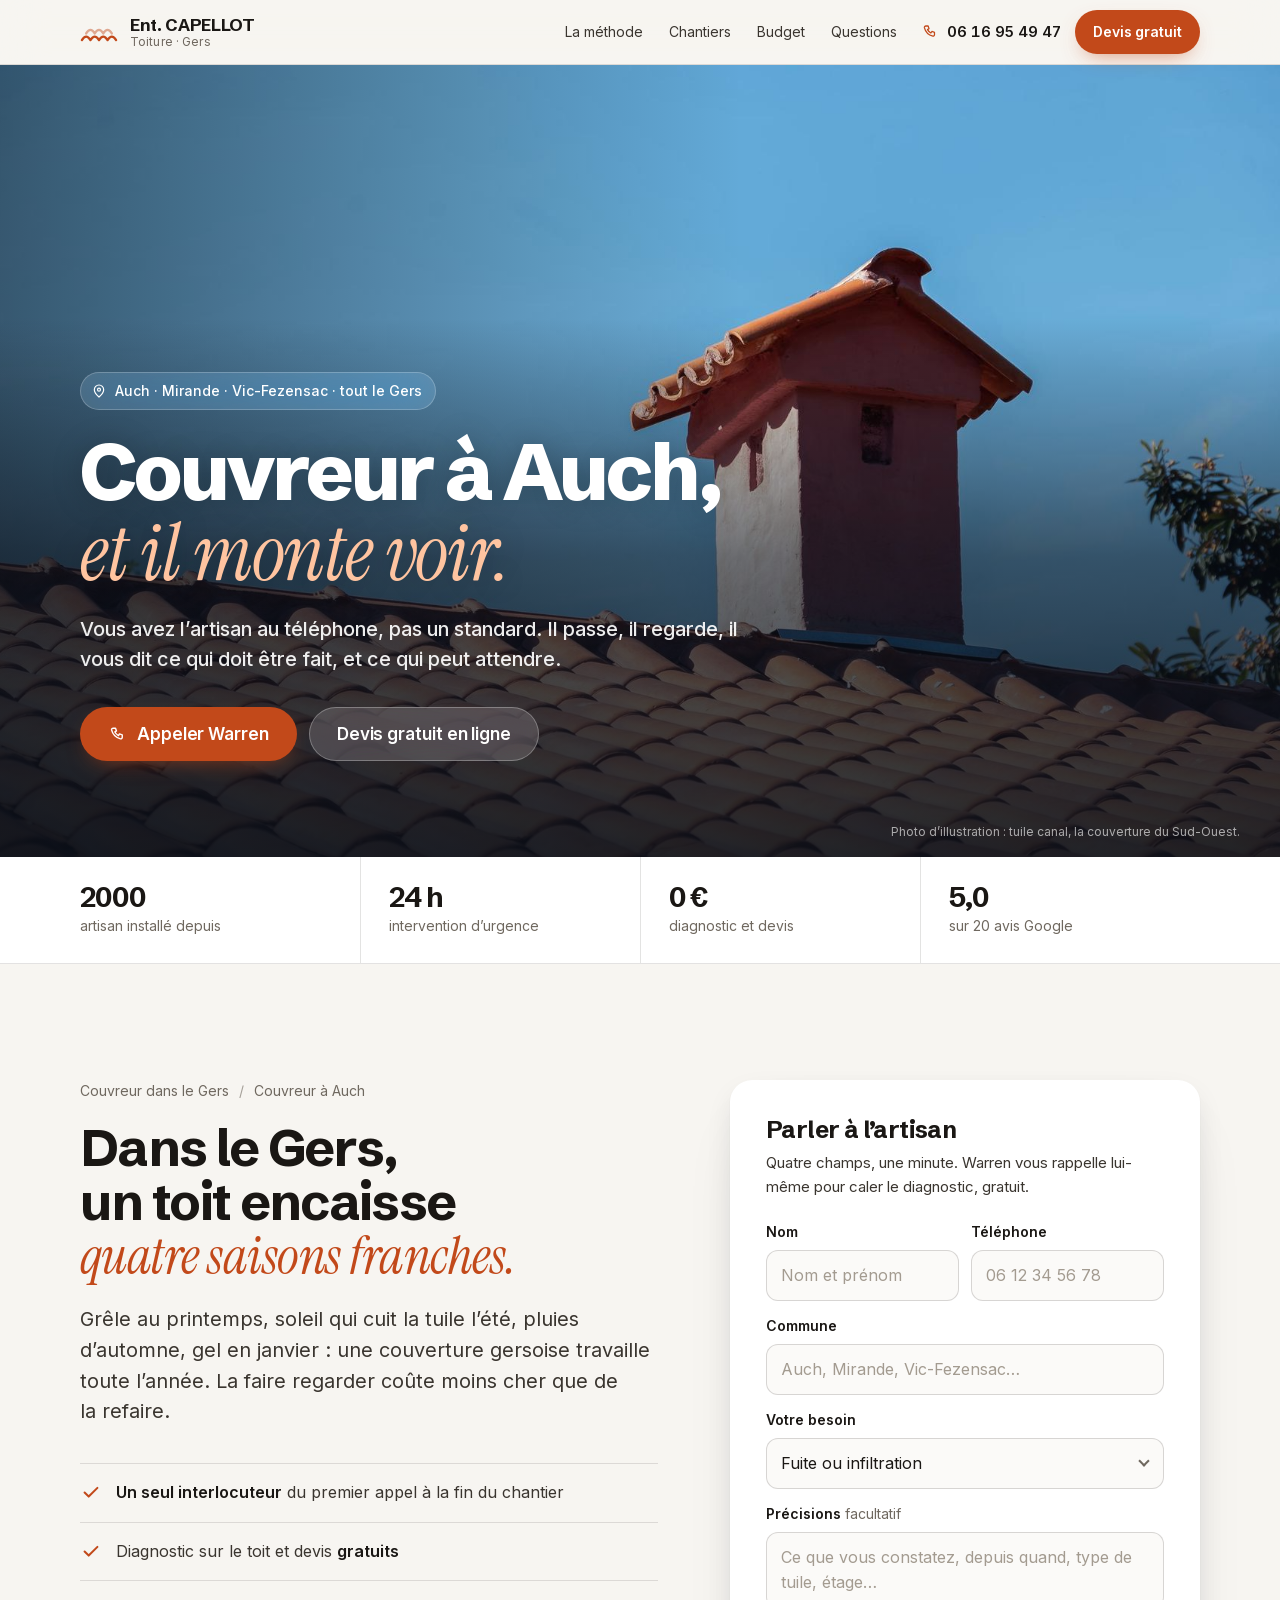
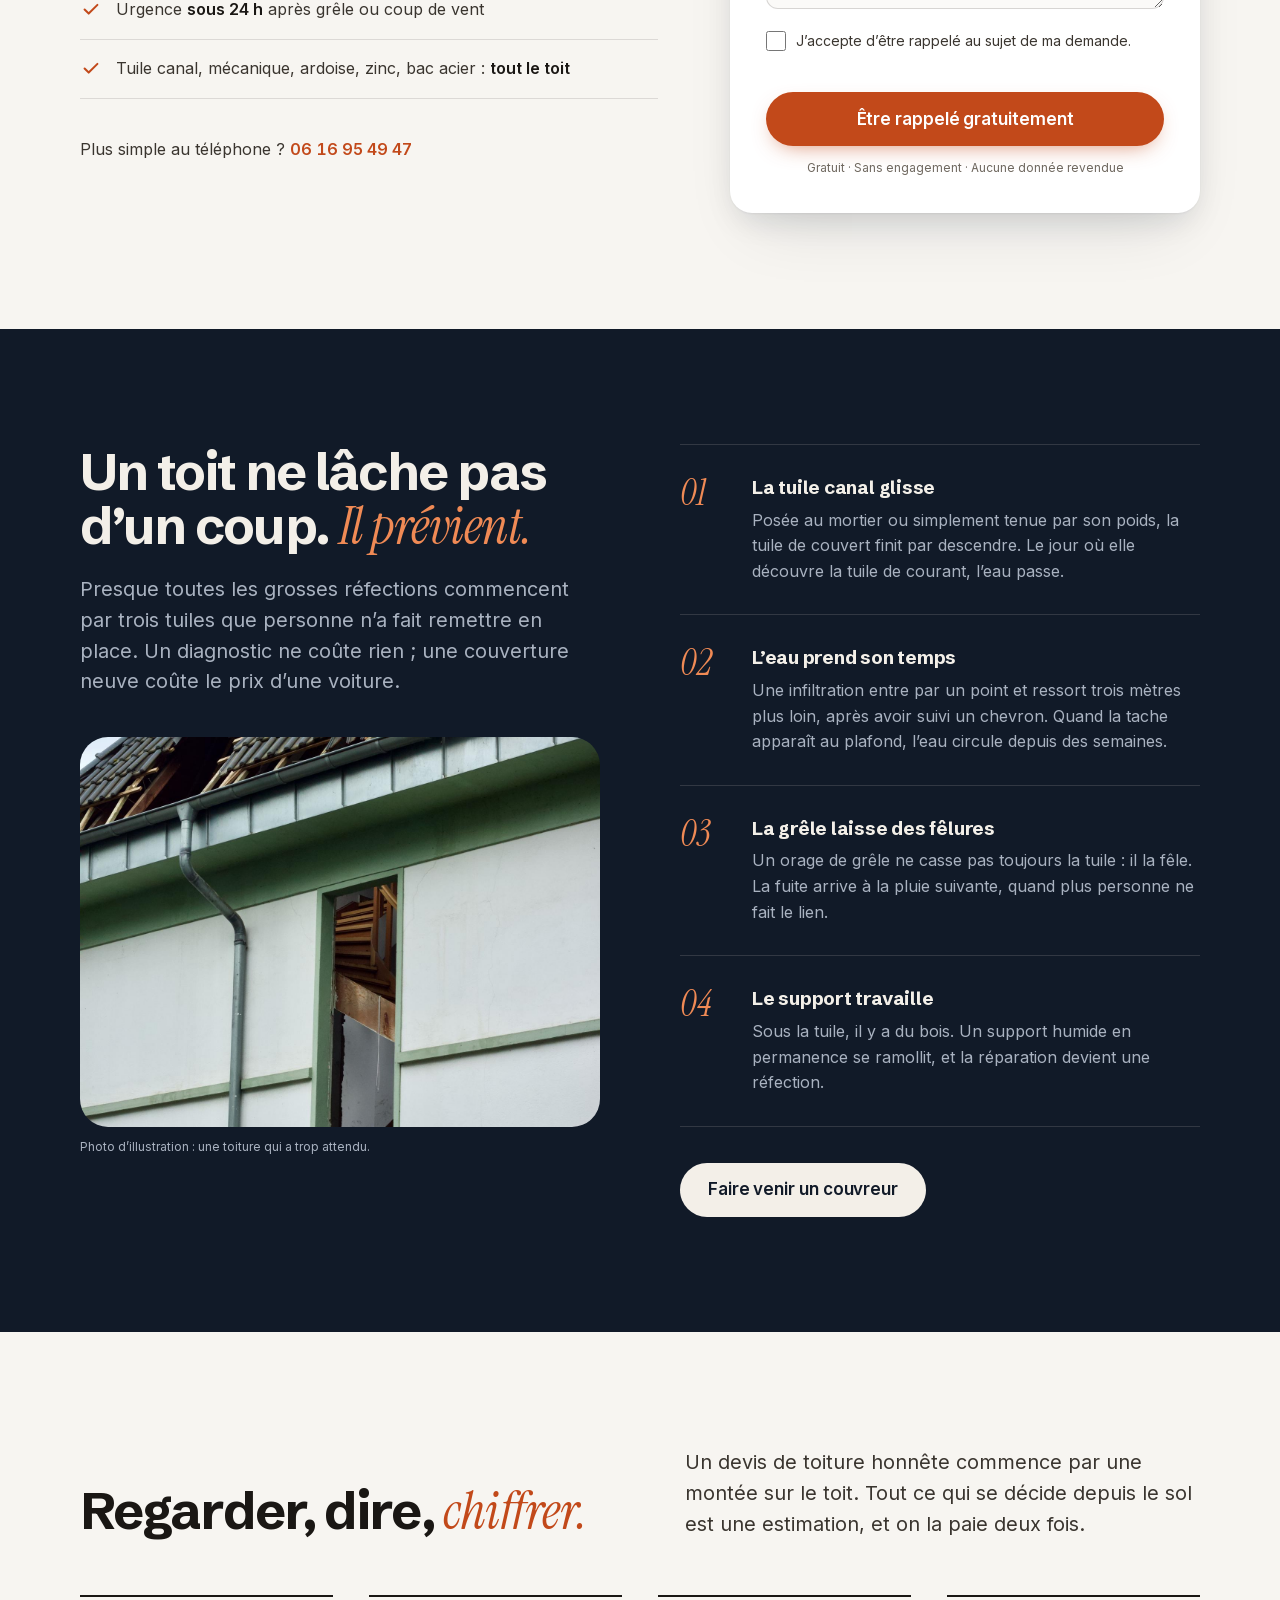
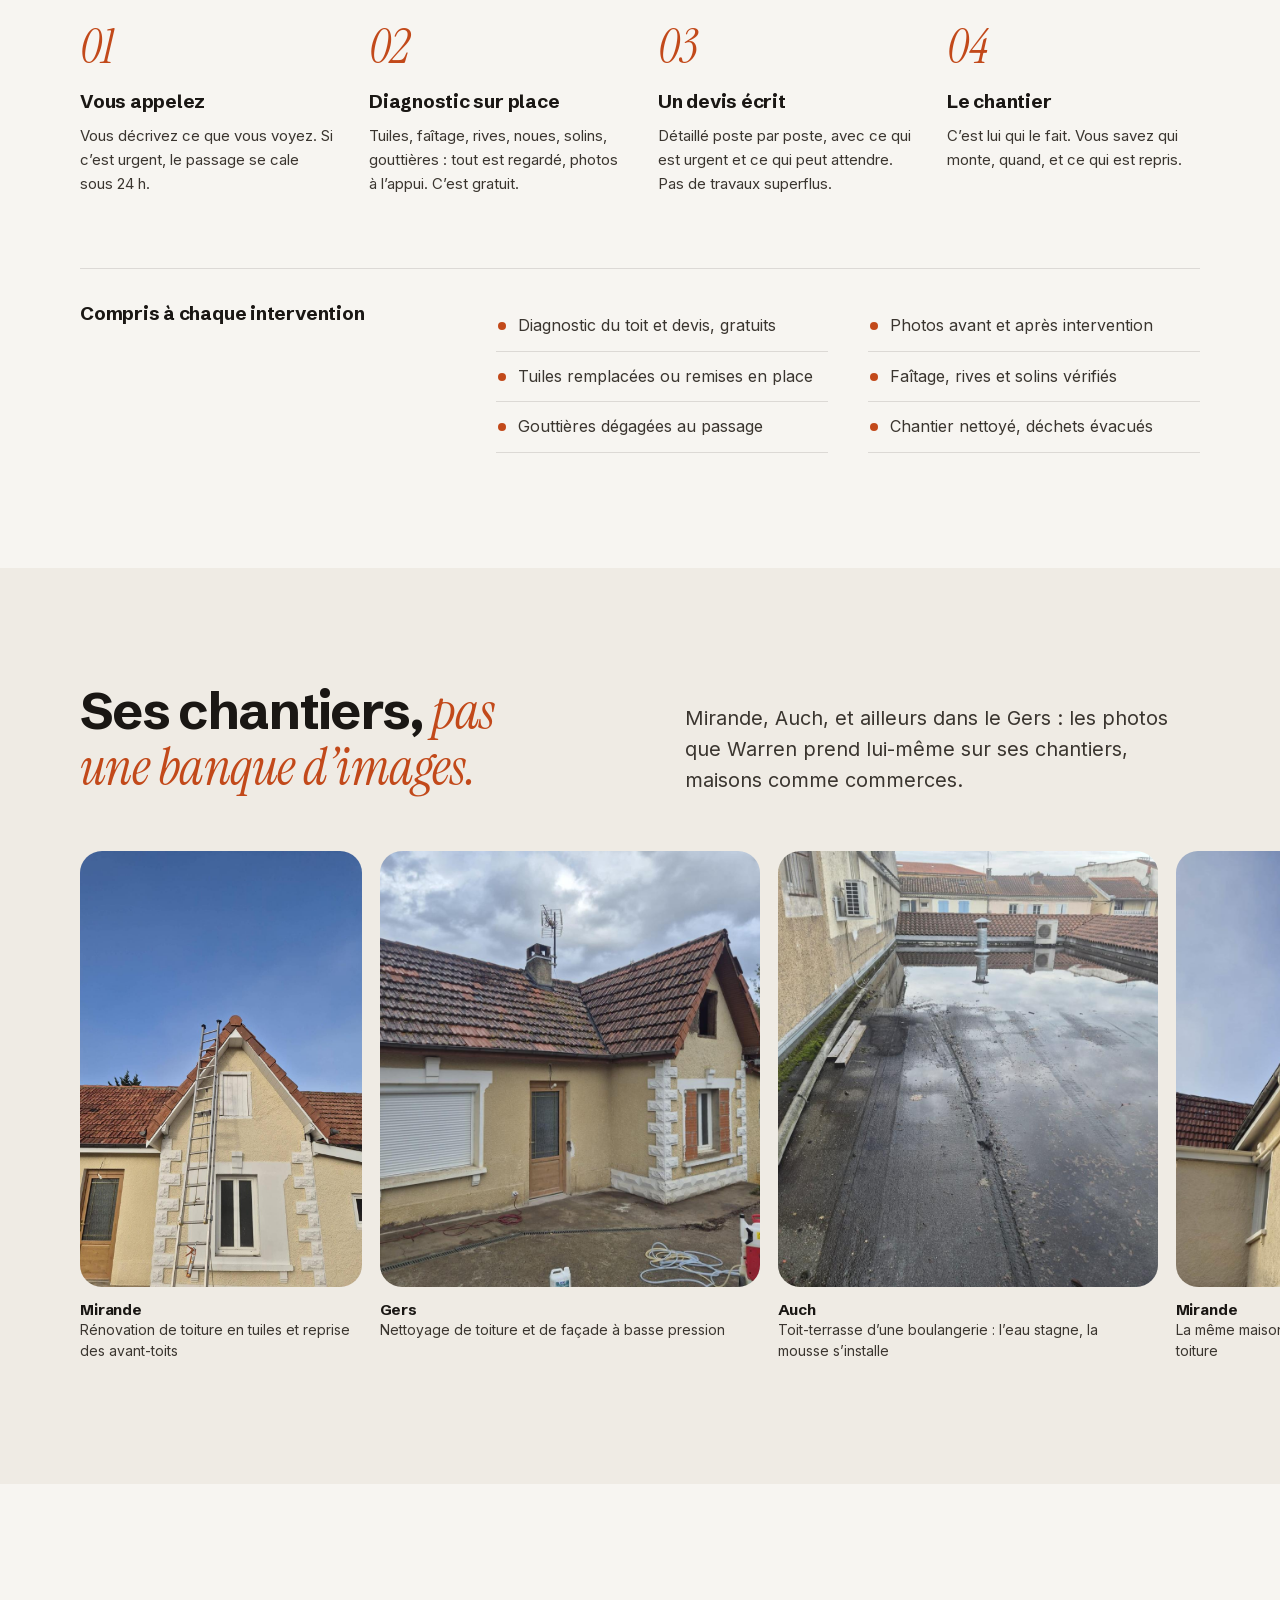
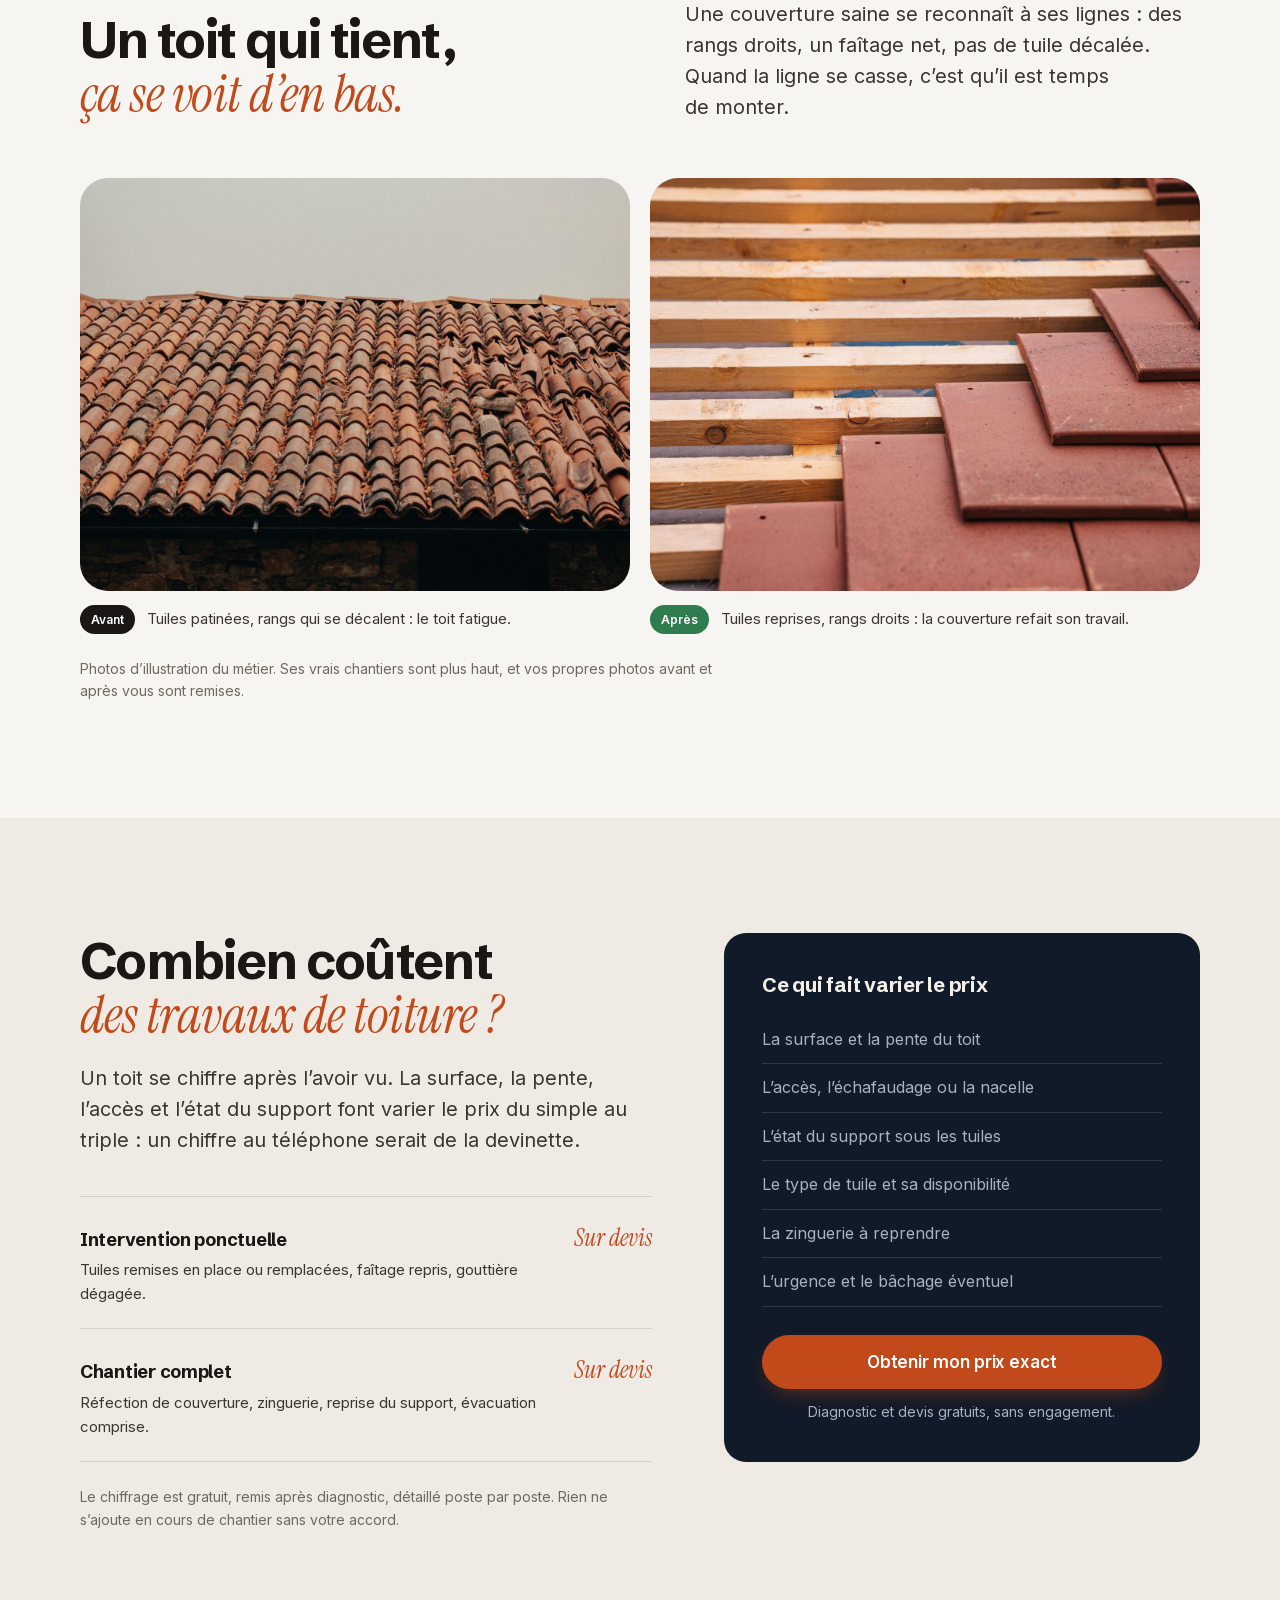
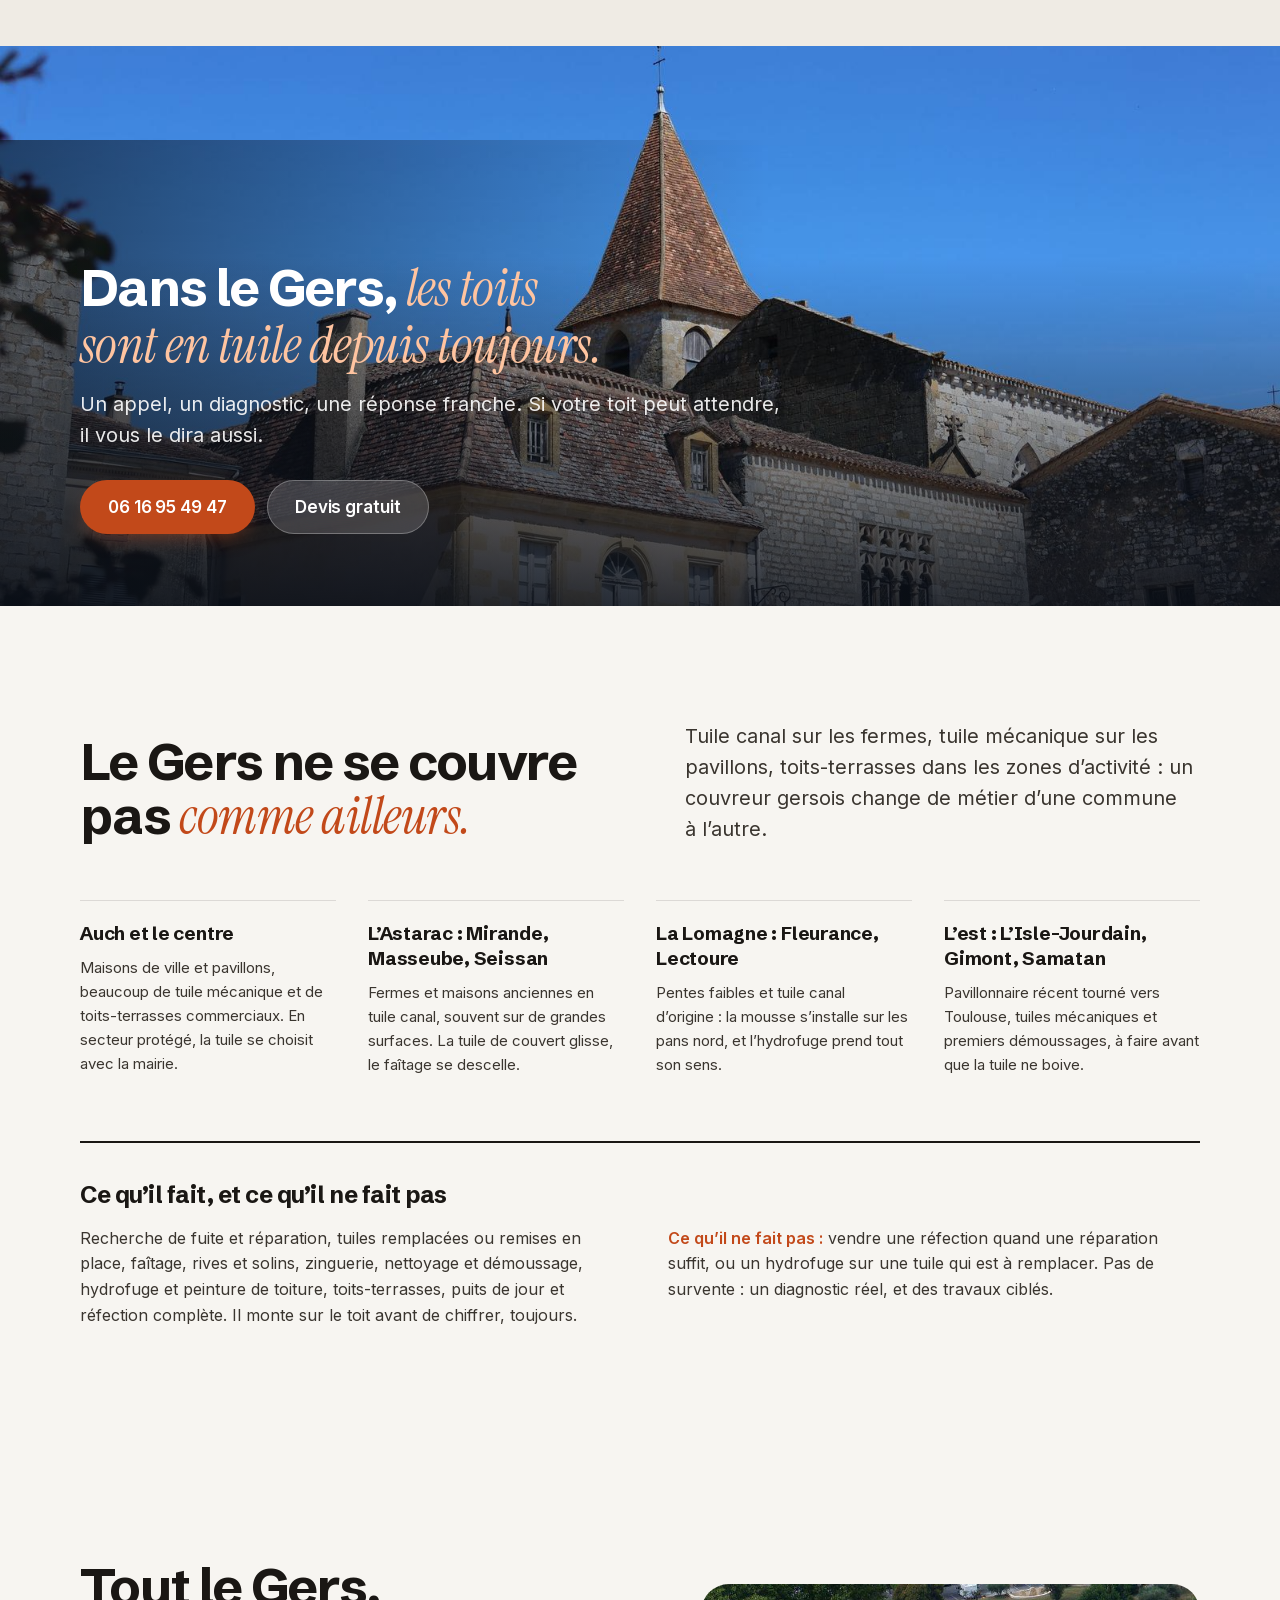
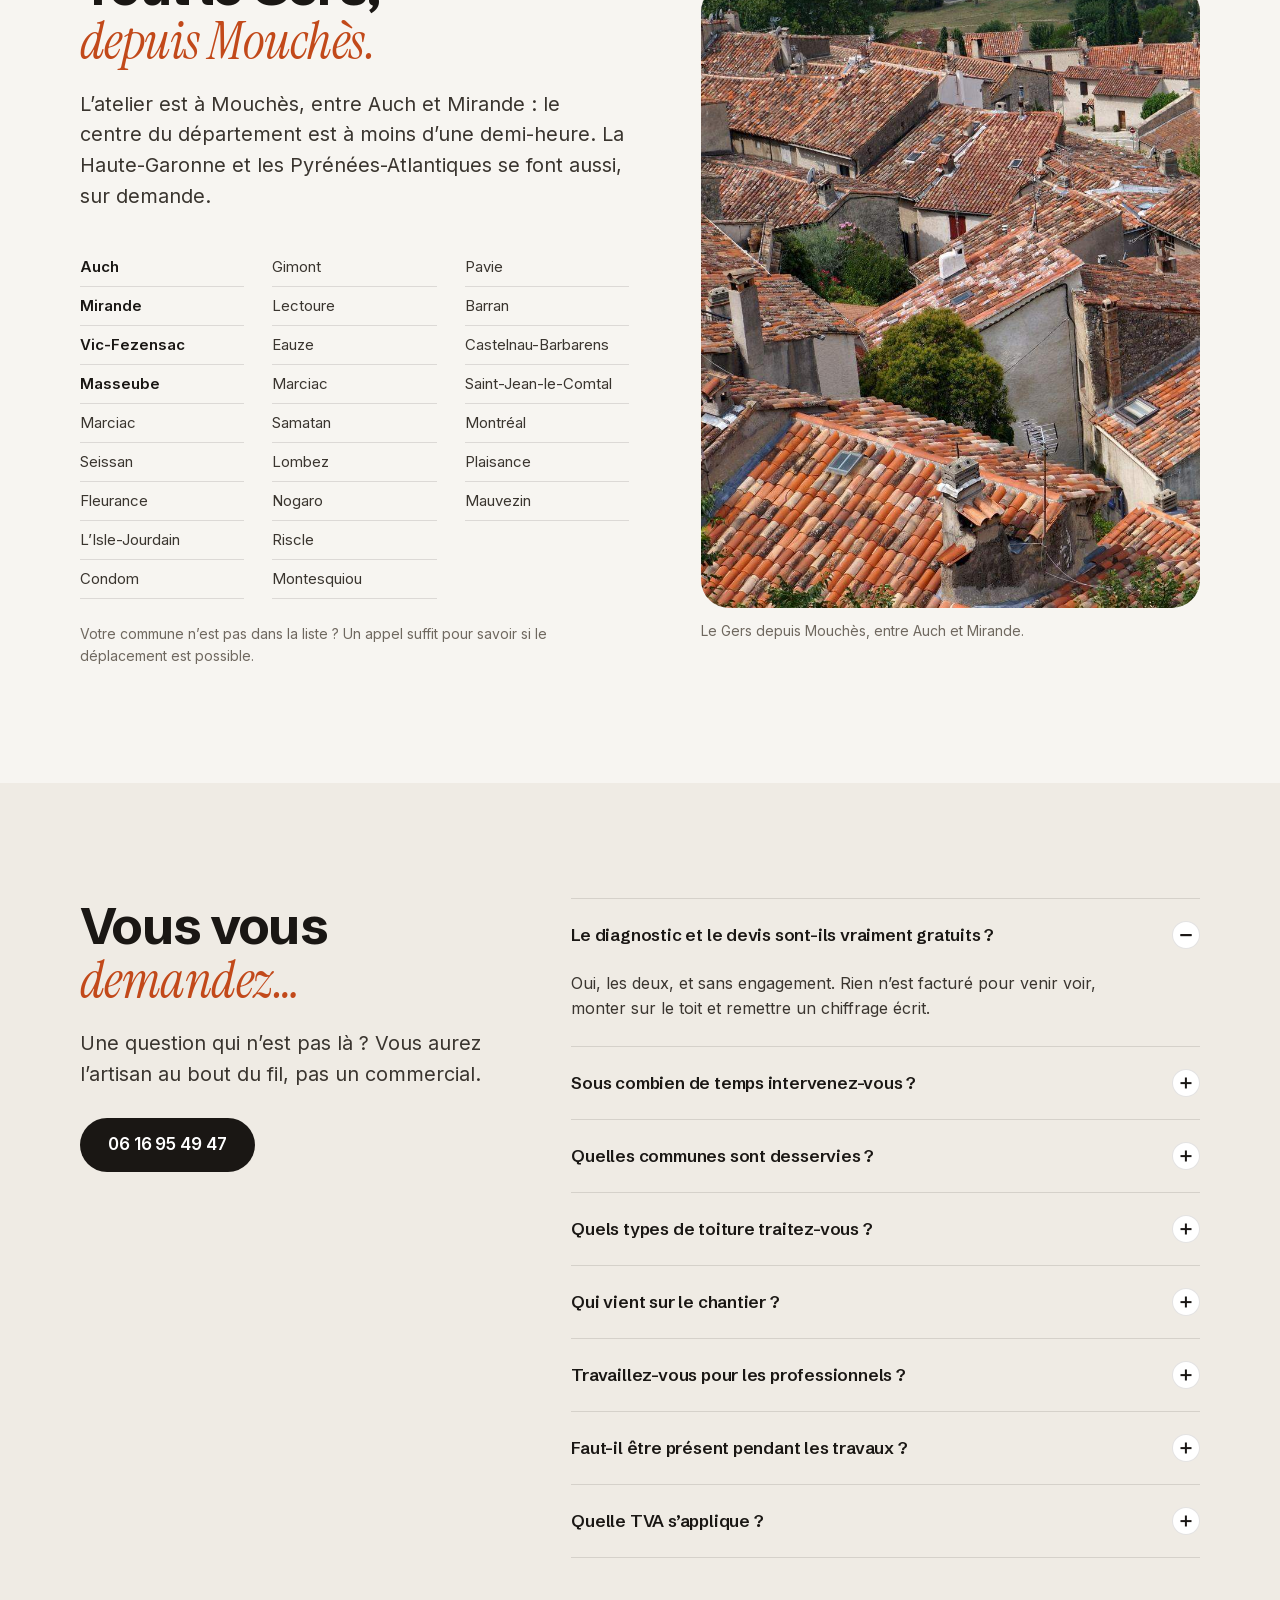
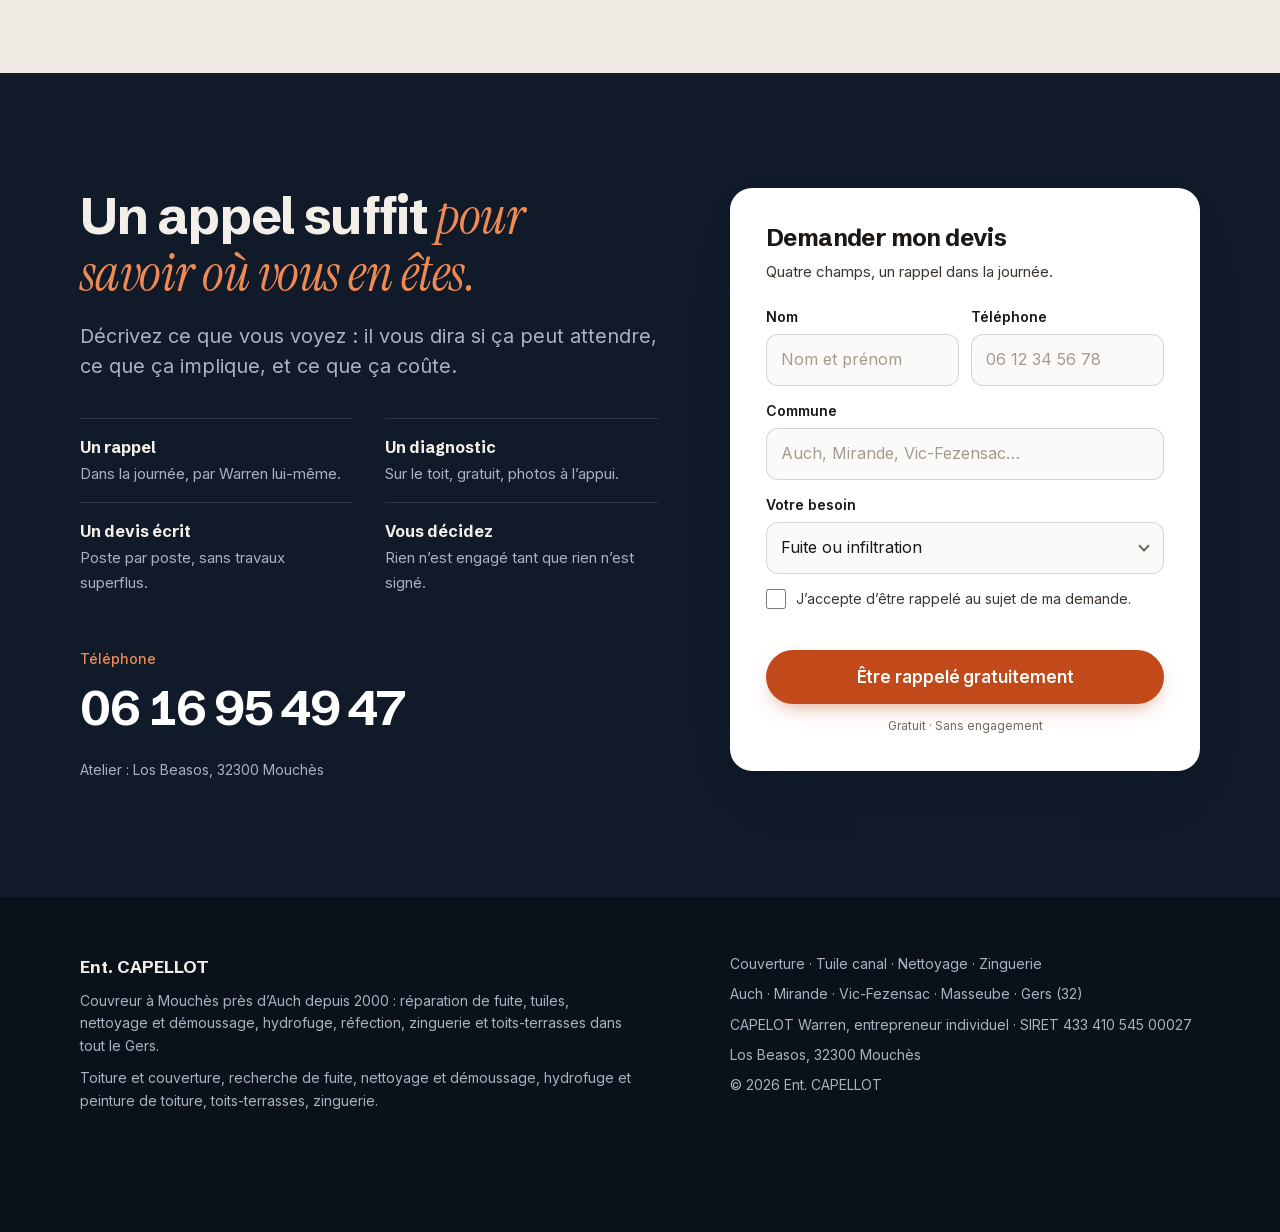
==== commit b1090453: "Note Google : chiffres proportionnels dans le bandeau Co-Authored-By: Claude Opus 5.5 <noreply@anthr" ====
--- a/couvreur-auch/index.html
+++ b/couvreur-auch/index.html
@@ -18,7 +18,7 @@
 <meta name="geo.placename" content="Auch" />
 <link rel="icon" href="../assets/favicon.svg" type="image/svg+xml" />
 <link rel="preload" href="../assets/fonts/SchibstedGrotesk-normal-latin.woff2" as="font" type="font/woff2" crossorigin />
-<link rel="stylesheet" href="../assets/styles.css?v=6" />
+<link rel="stylesheet" href="../assets/styles.css?v=7" />
 
 <script>
 window.ADS_GTAG = 'AW-18495969939';
--- a/assets/styles.css
+++ b/assets/styles.css
@@ -221,7 +221,7 @@
 .proofs-in { display: grid; grid-template-columns: repeat(4, 1fr); }
 .proof { padding: 26px 0 26px 28px; border-left: 1px solid var(--line); display: flex; flex-direction: column; gap: 4px; }
 .proof:first-child { border-left: 0; padding-left: 0; }
-.proof b { font-family: var(--f-head); font-size: 1.75rem; line-height: 1; letter-spacing: -.03em; font-variant-numeric: tabular-nums; }
+.proof b { font-family: var(--f-head); font-size: 1.75rem; line-height: 1; letter-spacing: -.03em; }
 .proof span { font-size: var(--t-small); color: var(--mute); }
 
 /* ---------- Sections ---------- */
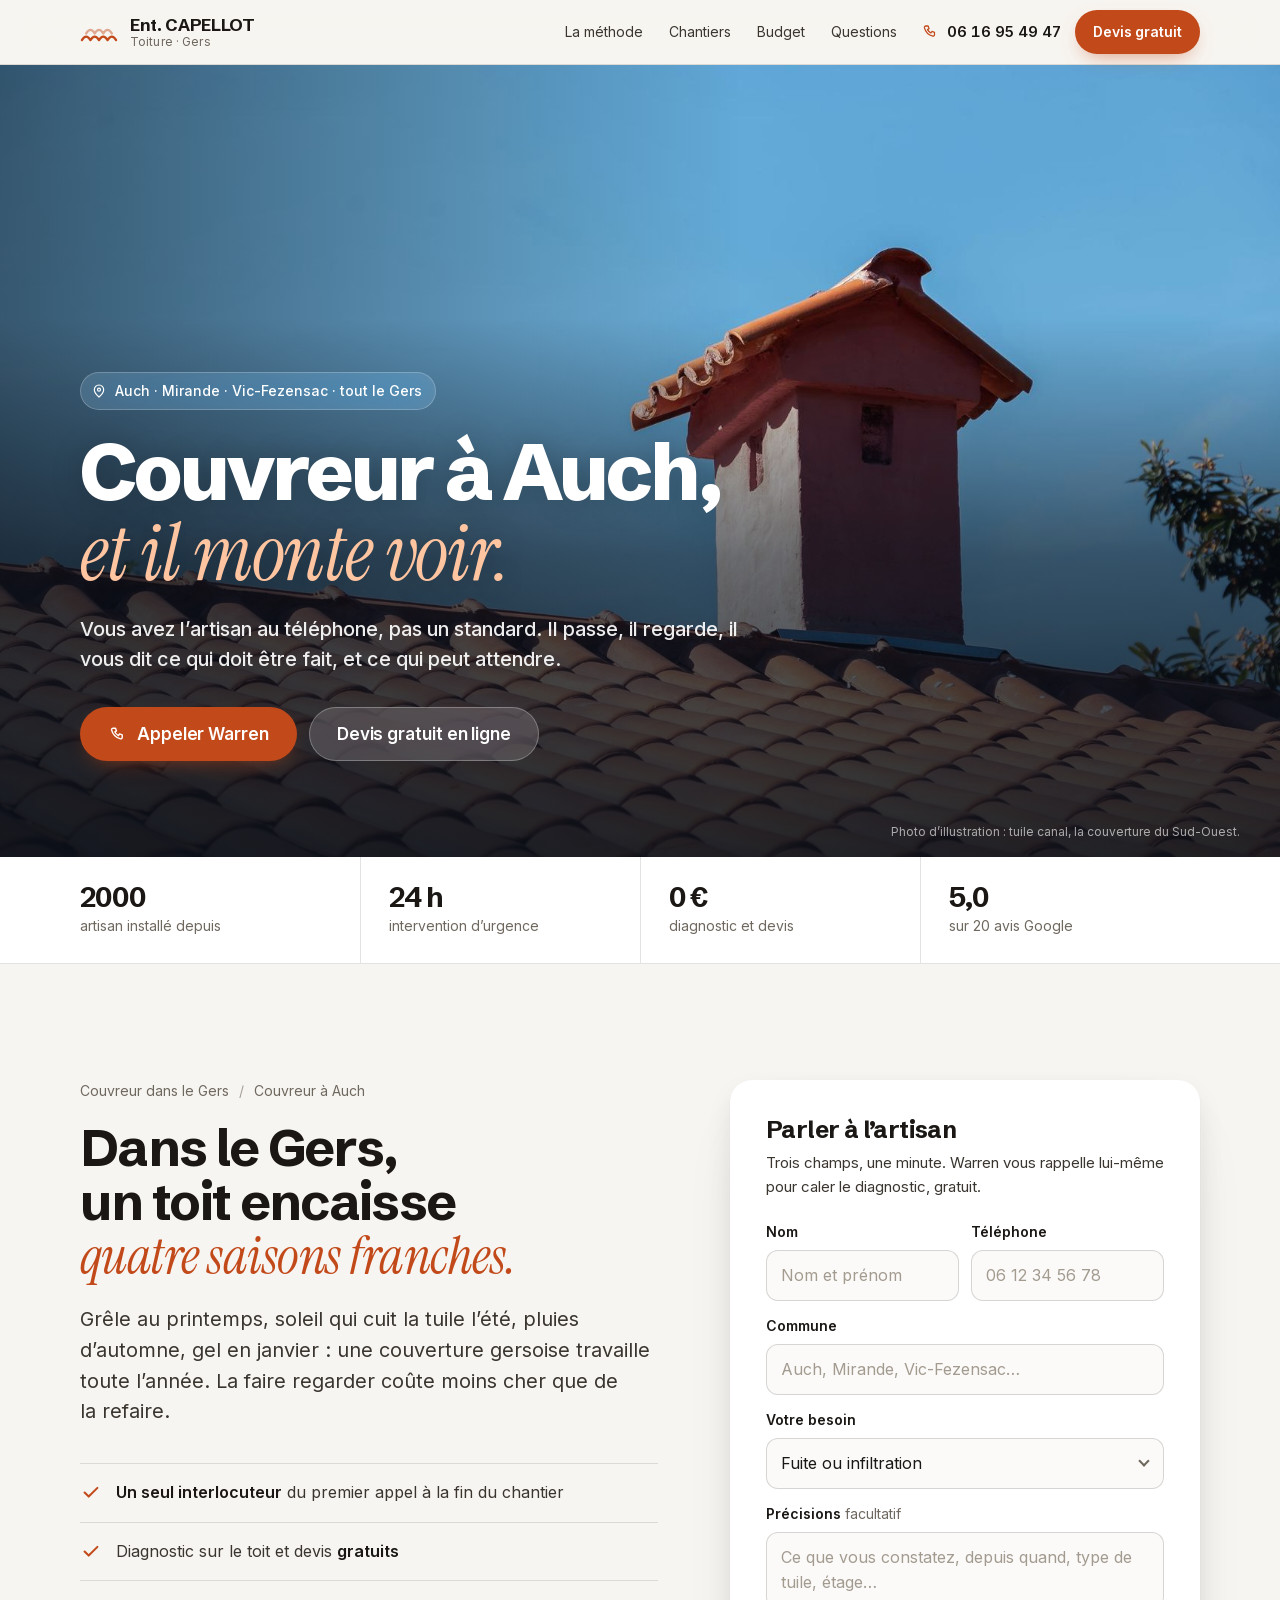
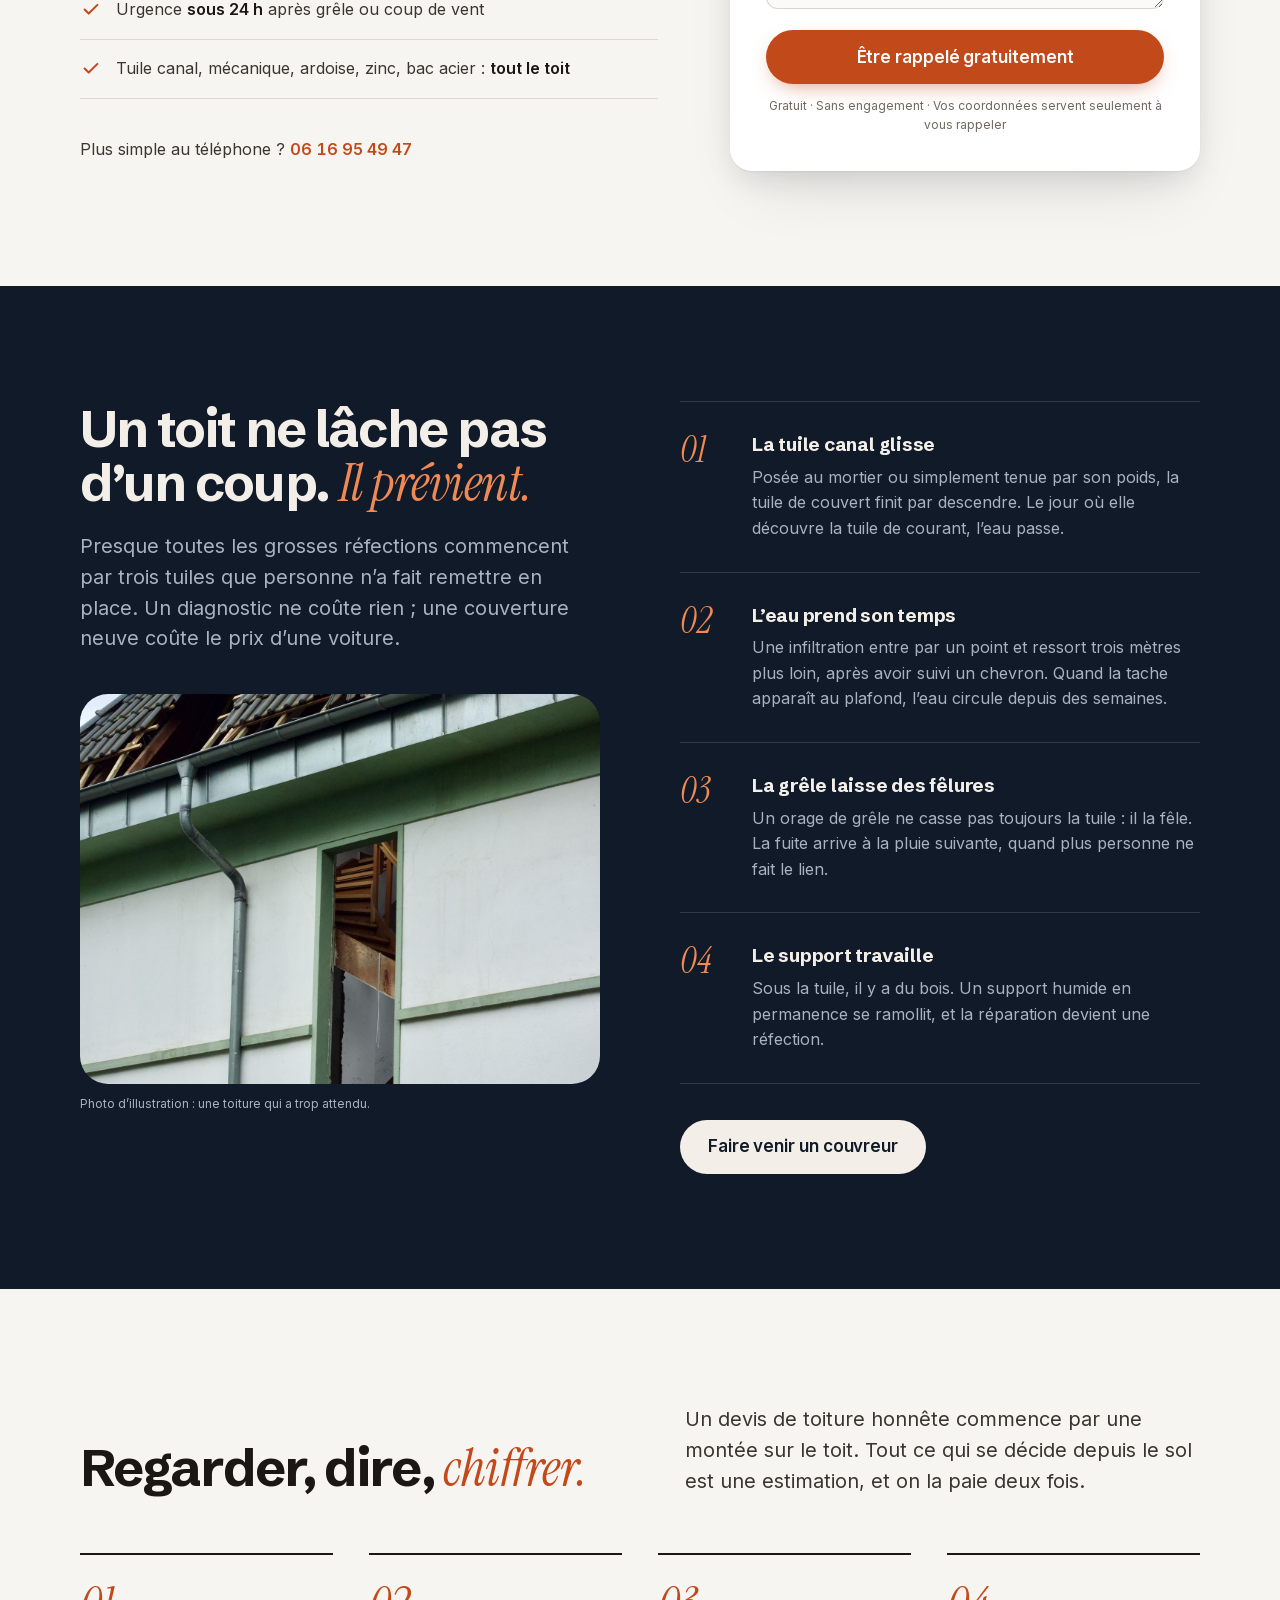
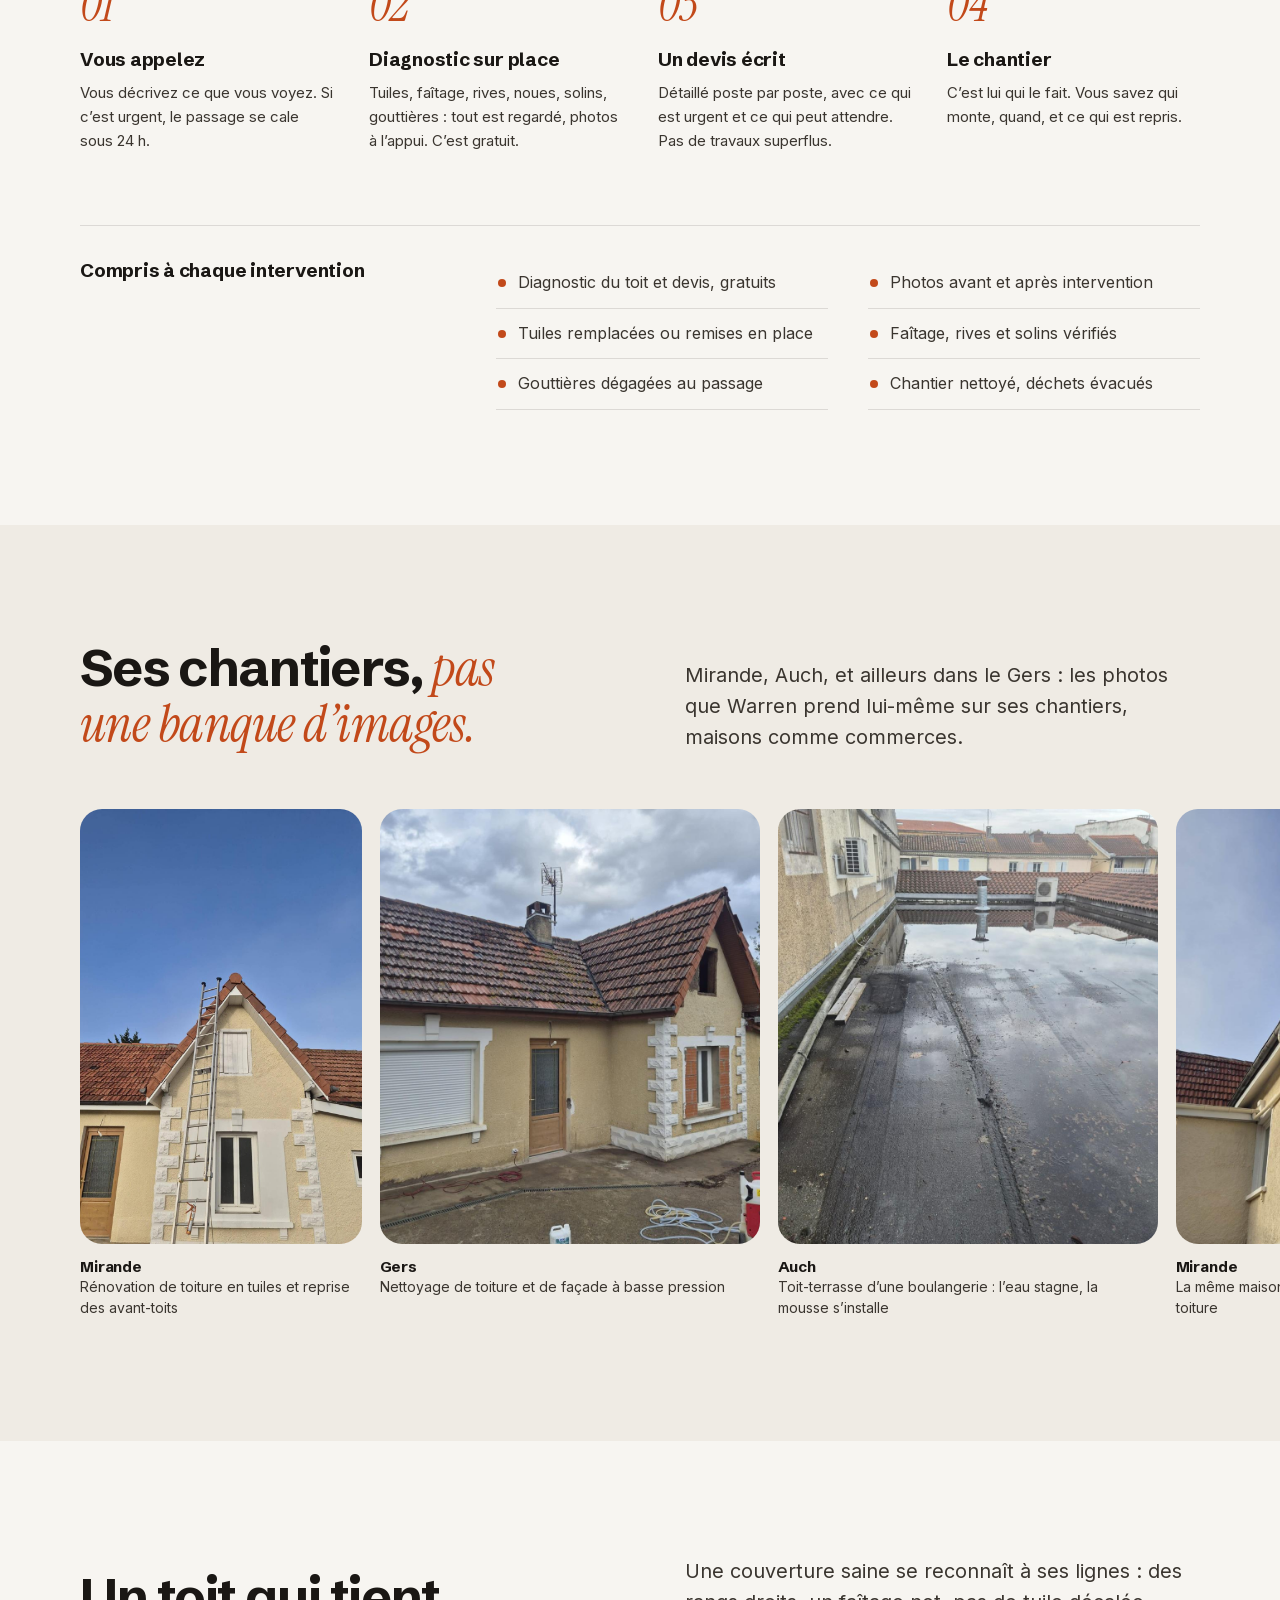
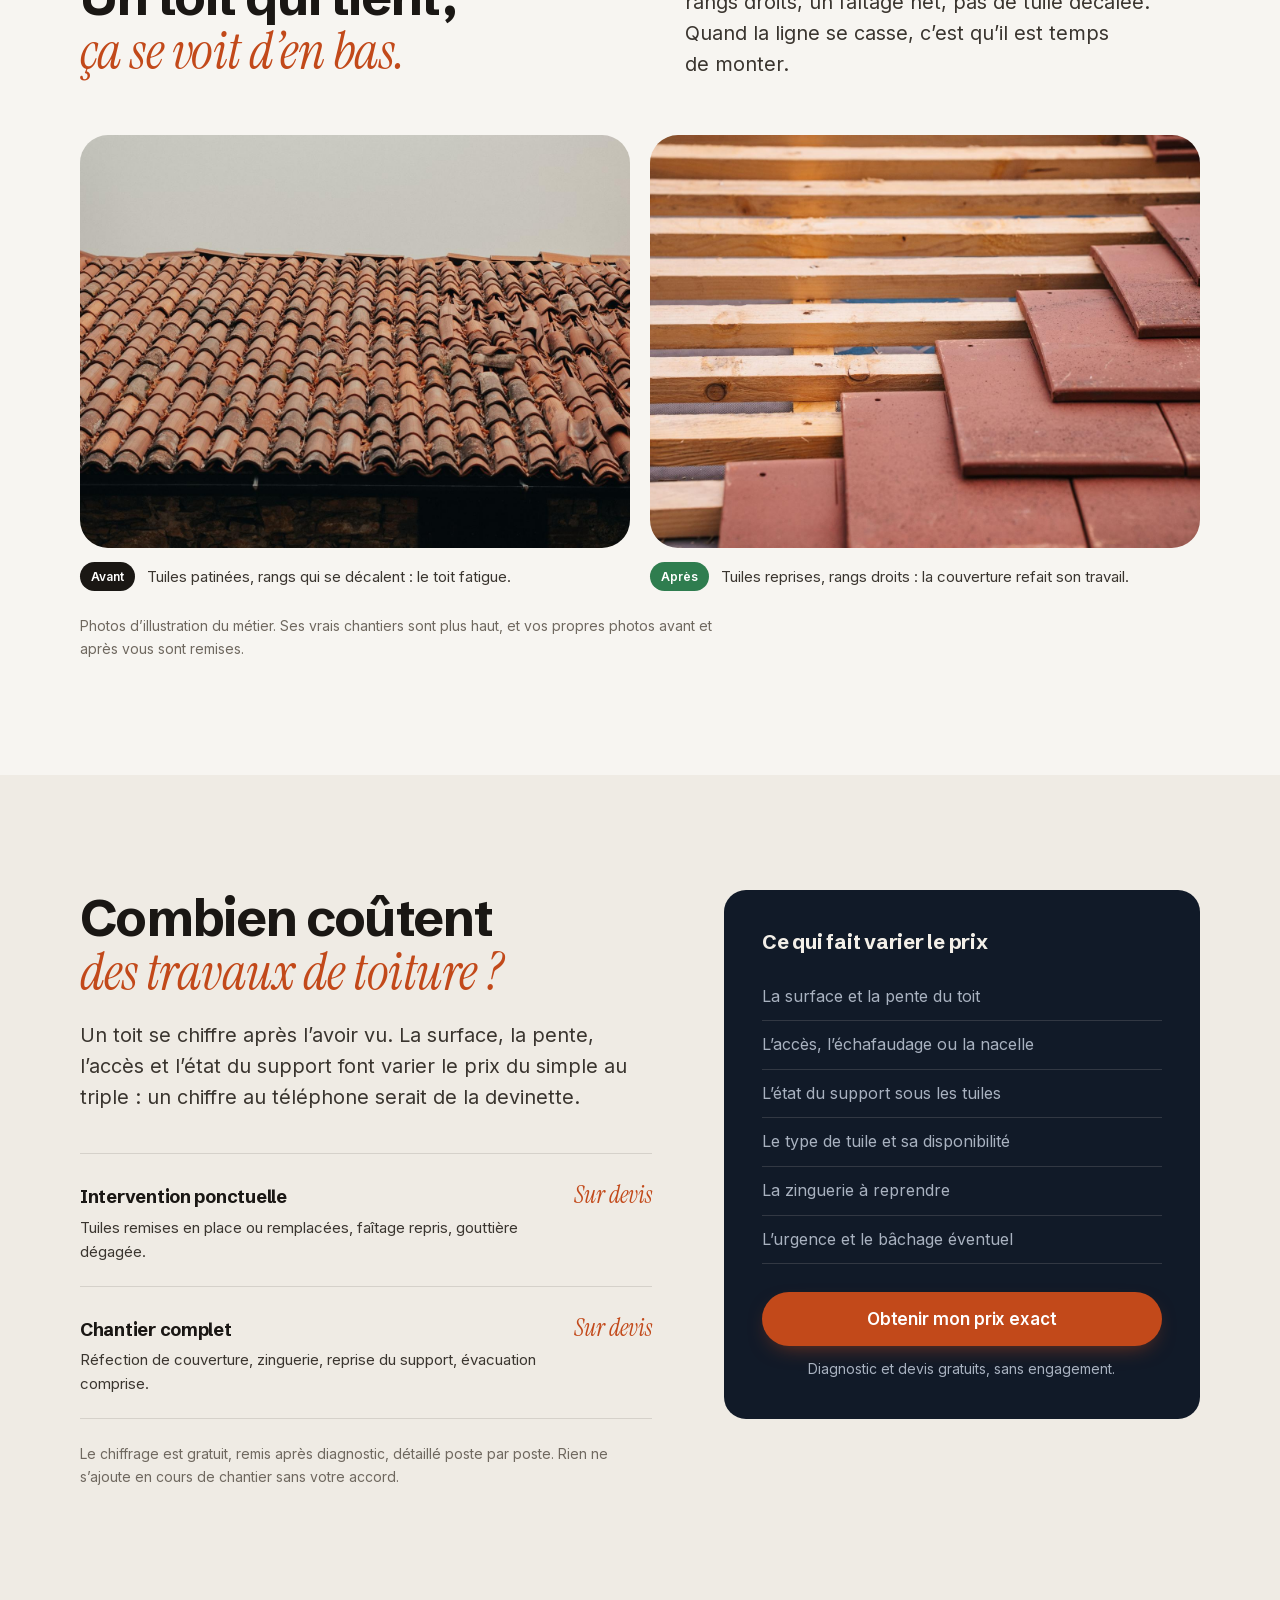
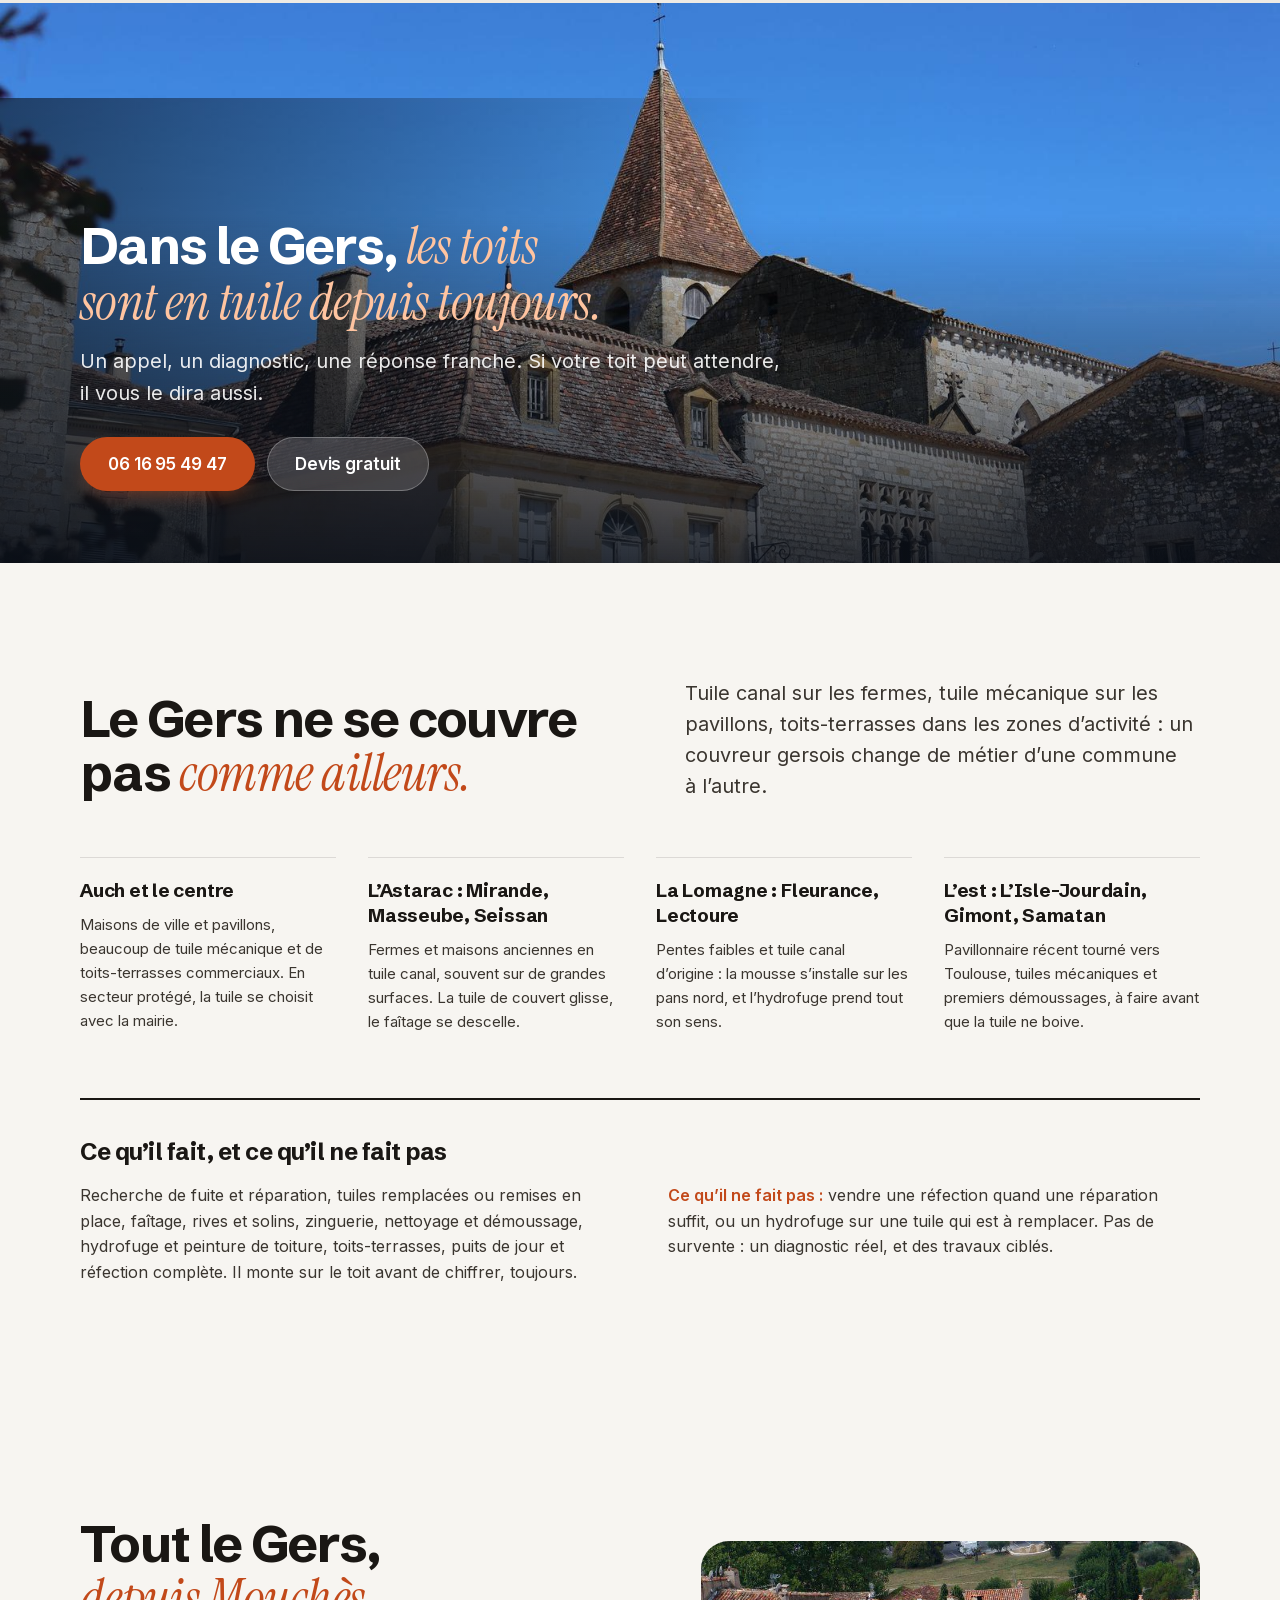
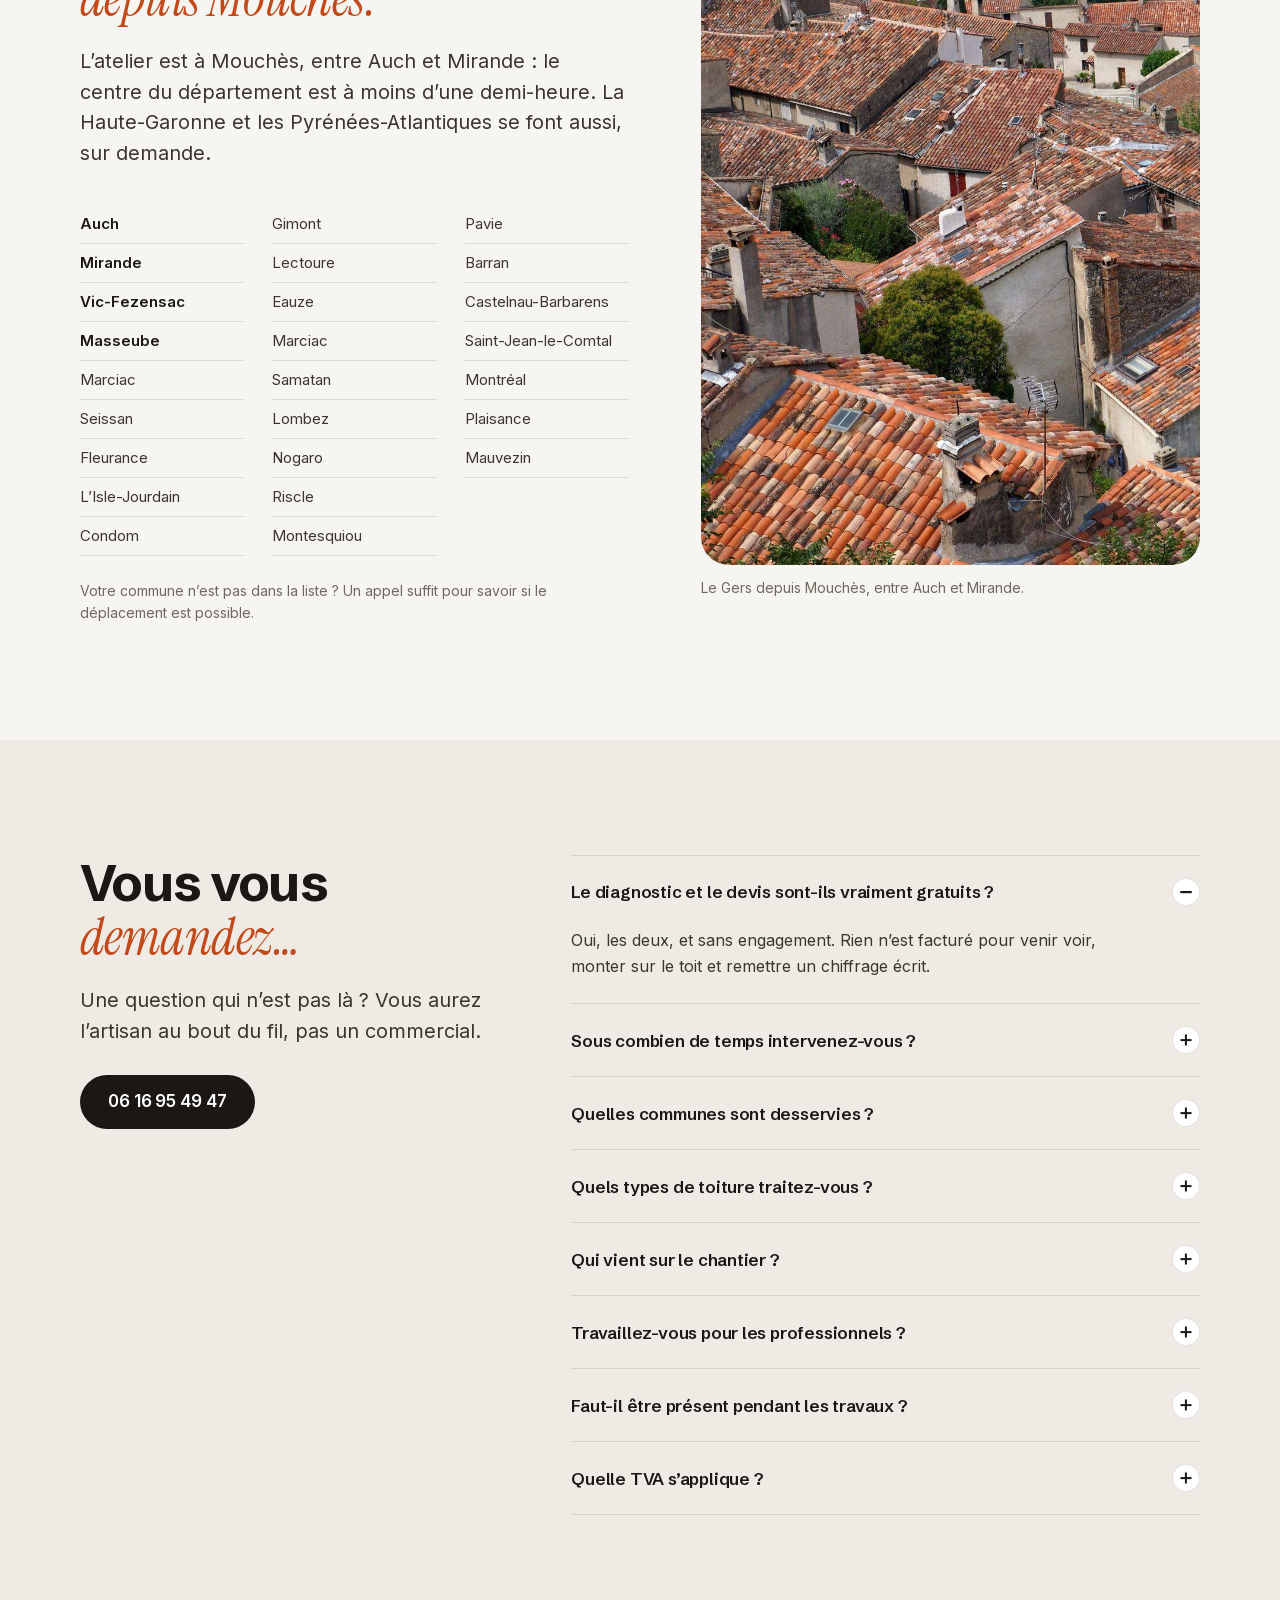
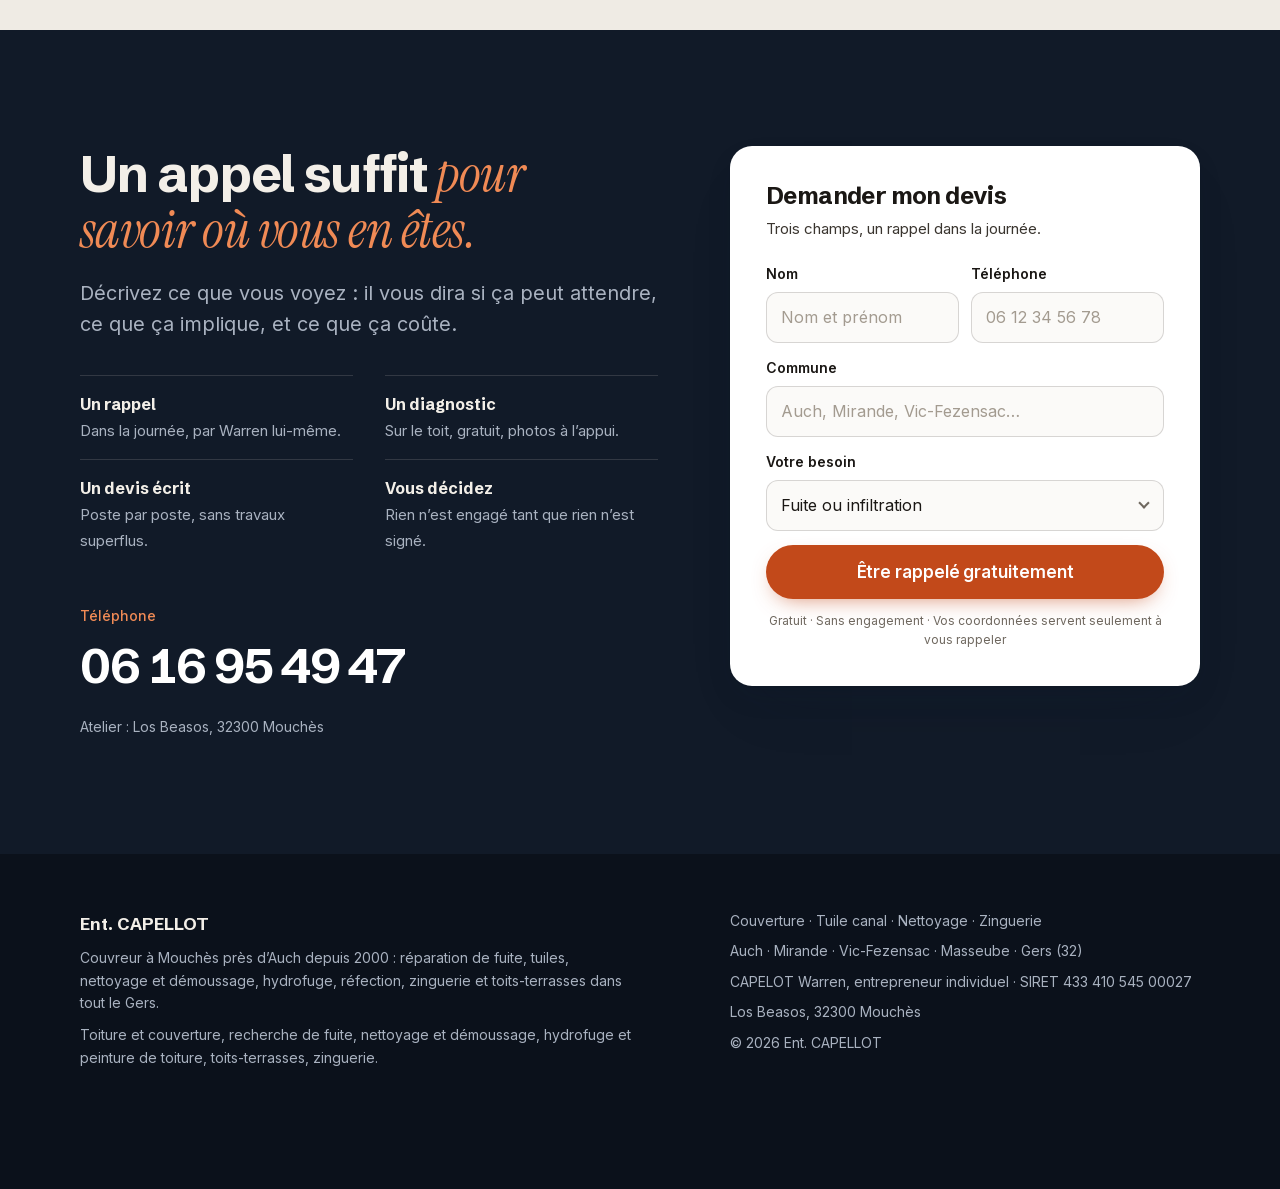
==== commit 783f53dd: "Formulaire actif : e-mail de demande en français, sans case à cocher Co-Authored-By: Claude Opus 5.5" ====
--- a/couvreur-auch/index.html
+++ b/couvreur-auch/index.html
@@ -59,7 +59,7 @@
 {"@context":"https://schema.org","@type":"FAQPage","mainEntity":[{"@type":"Question","name":"Le diagnostic et le devis sont-ils vraiment gratuits ?","acceptedAnswer":{"@type":"Answer","text":"Oui, les deux, et sans engagement. Rien n'est facturé pour venir voir, monter sur le toit et remettre un chiffrage écrit."}},{"@type":"Question","name":"Sous combien de temps intervenez-vous ?","acceptedAnswer":{"@type":"Answer","text":"En cas d'urgence (fuite, tuiles envolées, toit ouvert après un orage), sous 24 heures. Pour un chantier programmé, la date se cale au rappel, selon le planning."}},{"@type":"Question","name":"Quelles communes sont desservies ?","acceptedAnswer":{"@type":"Answer","text":"Tout le Gers depuis Mouchès : Auch, Mirande, Fleurance, L'Isle-Jourdain, Condom, Vic-Fezensac, Masseube, Gimont, Lectoure, Eauze et les communes entre les deux. La Haute-Garonne et les Pyrénées-Atlantiques sur demande."}},{"@type":"Question","name":"Quels types de toiture traitez-vous ?","acceptedAnswer":{"@type":"Answer","text":"La tuile canal et la tuile mécanique en terre cuite, qui font l'essentiel du Gers, mais aussi l'ardoise, le zinc, le bac acier et les toits-terrasses en membrane bitumineuse."}},{"@type":"Question","name":"Qui vient sur le chantier ?","acceptedAnswer":{"@type":"Answer","text":"L'artisan lui-même. Ce n'est pas une plateforme qui prend la demande et la revend : celui qui chiffre est celui qui monte."}},{"@type":"Question","name":"Travaillez-vous pour les professionnels ?","acceptedAnswer":{"@type":"Answer","text":"Oui. Commerces, locaux d'activité, bâtiments en bac acier : il intervient en organisant le chantier pour que l'activité continue en dessous."}},{"@type":"Question","name":"Faut-il être présent pendant les travaux ?","acceptedAnswer":{"@type":"Answer","text":"Pas nécessairement. Il faut un accès à la propriété, et un point d'eau pour un nettoyage. Les photos avant et après vous sont remises."}},{"@type":"Question","name":"Quelle TVA s'applique ?","acceptedAnswer":{"@type":"Answer","text":"Sur un logement achevé depuis plus de deux ans, les travaux de rénovation relèvent en général de la TVA à 10 %. Le taux applicable à votre cas figure sur le devis."}}]}
 </script>
 </head>
-<body data-lp="couvreur_auch">
+<body data-lp="couvreur_auch" data-page="Couvreur à Auch">
 
 <header class="topbar">
   <div class="wrap topbar-in">
@@ -133,12 +133,11 @@
     </div>
     <div class="form-card">
       <h2 class="form-title">Parler à l’artisan</h2>
-      <p class="form-intro">Quatre champs, une minute. Warren vous rappelle lui-même pour caler le diagnostic, gratuit.</p>
+      <p class="form-intro">Trois champs, une minute. Warren vous rappelle lui-même pour caler le diagnostic, gratuit.</p>
       <form class="js-devis" id="devis-form" novalidate>
-        <input type="hidden" name="access_key" value="REMPLACER_PAR_VOTRE_CLE_WEB3FORMS" />
+        <input type="hidden" name="access_key" value="ff88c99c-a580-47b3-bea4-ade11e94bd78" />
         <input type="checkbox" name="botcheck" tabindex="-1" autocomplete="off" class="hp" aria-hidden="true" />
-        <input type="hidden" name="gclid" /><input type="hidden" name="source" /><input type="hidden" name="campagne" /><input type="hidden" name="mot_cle" /><input type="hidden" name="page" />
-        <div class="row2">
+                <div class="row2">
           <div class="field"><label for="nom">Nom</label><input id="nom" name="nom" type="text" required autocomplete="name" placeholder="Nom et prénom" /></div>
           <div class="field"><label for="tel">Téléphone</label><input id="tel" name="tel" type="tel" required autocomplete="tel" inputmode="tel" placeholder="06 12 34 56 78" /></div>
         </div>
@@ -156,9 +155,8 @@
         </div>
         <div class="field"><label for="message">Précisions <span class="opt">facultatif</span></label>
           <textarea id="message" name="message" rows="2" placeholder="Ce que vous constatez, depuis quand, type de tuile, étage…"></textarea></div>
-        <label class="consent"><input type="checkbox" required /><span>J’accepte d’être rappelé au sujet de ma demande.</span></label>
         <button type="submit" class="btn btn-accent btn-lg btn-block">Être rappelé gratuitement</button>
-        <p class="form-note">Gratuit · Sans engagement · Aucune donnée revendue</p>
+        <p class="form-note">Gratuit · Sans engagement · Vos coordonnées servent seulement à vous rappeler</p>
         <div class="form-success" role="status"><b>Demande bien reçue.</b> Warren vous rappelle dans la journée. <a href="tel:+33616954947" class="js-tel">Plus pressé&nbsp;? 06 16 95 49 47</a></div>
         <div class="form-error" role="alert">L’envoi n’a pas abouti. Appelez directement le <a href="tel:+33616954947" class="js-tel">06 16 95 49 47</a>.</div>
       </form>
@@ -395,12 +393,11 @@
     </div>
     <div class="form-card">
       <h3 class="form-title">Demander mon devis</h3>
-      <p class="form-intro">Quatre champs, un rappel dans la journée.</p>
+      <p class="form-intro">Trois champs, un rappel dans la journée.</p>
       <form class="js-devis" id="devis-form-bas" novalidate>
-        <input type="hidden" name="access_key" value="REMPLACER_PAR_VOTRE_CLE_WEB3FORMS" />
+        <input type="hidden" name="access_key" value="ff88c99c-a580-47b3-bea4-ade11e94bd78" />
         <input type="checkbox" name="botcheck" tabindex="-1" autocomplete="off" class="hp" aria-hidden="true" />
-        <input type="hidden" name="gclid" /><input type="hidden" name="source" /><input type="hidden" name="campagne" /><input type="hidden" name="mot_cle" /><input type="hidden" name="page" />
-        <div class="row2">
+                <div class="row2">
           <div class="field"><label for="nom2">Nom</label><input id="nom2" name="nom" type="text" required autocomplete="name" placeholder="Nom et prénom" /></div>
           <div class="field"><label for="tel2">Téléphone</label><input id="tel2" name="tel" type="tel" required autocomplete="tel" inputmode="tel" placeholder="06 12 34 56 78" /></div>
         </div>
@@ -416,9 +413,8 @@
                 <option>Je ne sais pas, je veux un avis</option>
           </select></div>
         </div>
-        <label class="consent"><input type="checkbox" required /><span>J’accepte d’être rappelé au sujet de ma demande.</span></label>
         <button type="submit" class="btn btn-accent btn-lg btn-block">Être rappelé gratuitement</button>
-        <p class="form-note">Gratuit · Sans engagement</p>
+        <p class="form-note">Gratuit · Sans engagement · Vos coordonnées servent seulement à vous rappeler</p>
         <div class="form-success" role="status"><b>Demande bien reçue.</b> Warren vous rappelle dans la journée. <a href="tel:+33616954947" class="js-tel">Plus pressé&nbsp;? 06 16 95 49 47</a></div>
         <div class="form-error" role="alert">L’envoi n’a pas abouti. Appelez directement le <a href="tel:+33616954947" class="js-tel">06 16 95 49 47</a>.</div>
       </form>
@@ -450,6 +446,6 @@
   <a href="#devis" class="cb-quote">Devis gratuit</a>
 </div>
 
-<script src="../assets/script.js?v=1" defer></script>
+<script src="../assets/script.js?v=2" defer></script>
 </body>
 </html>
